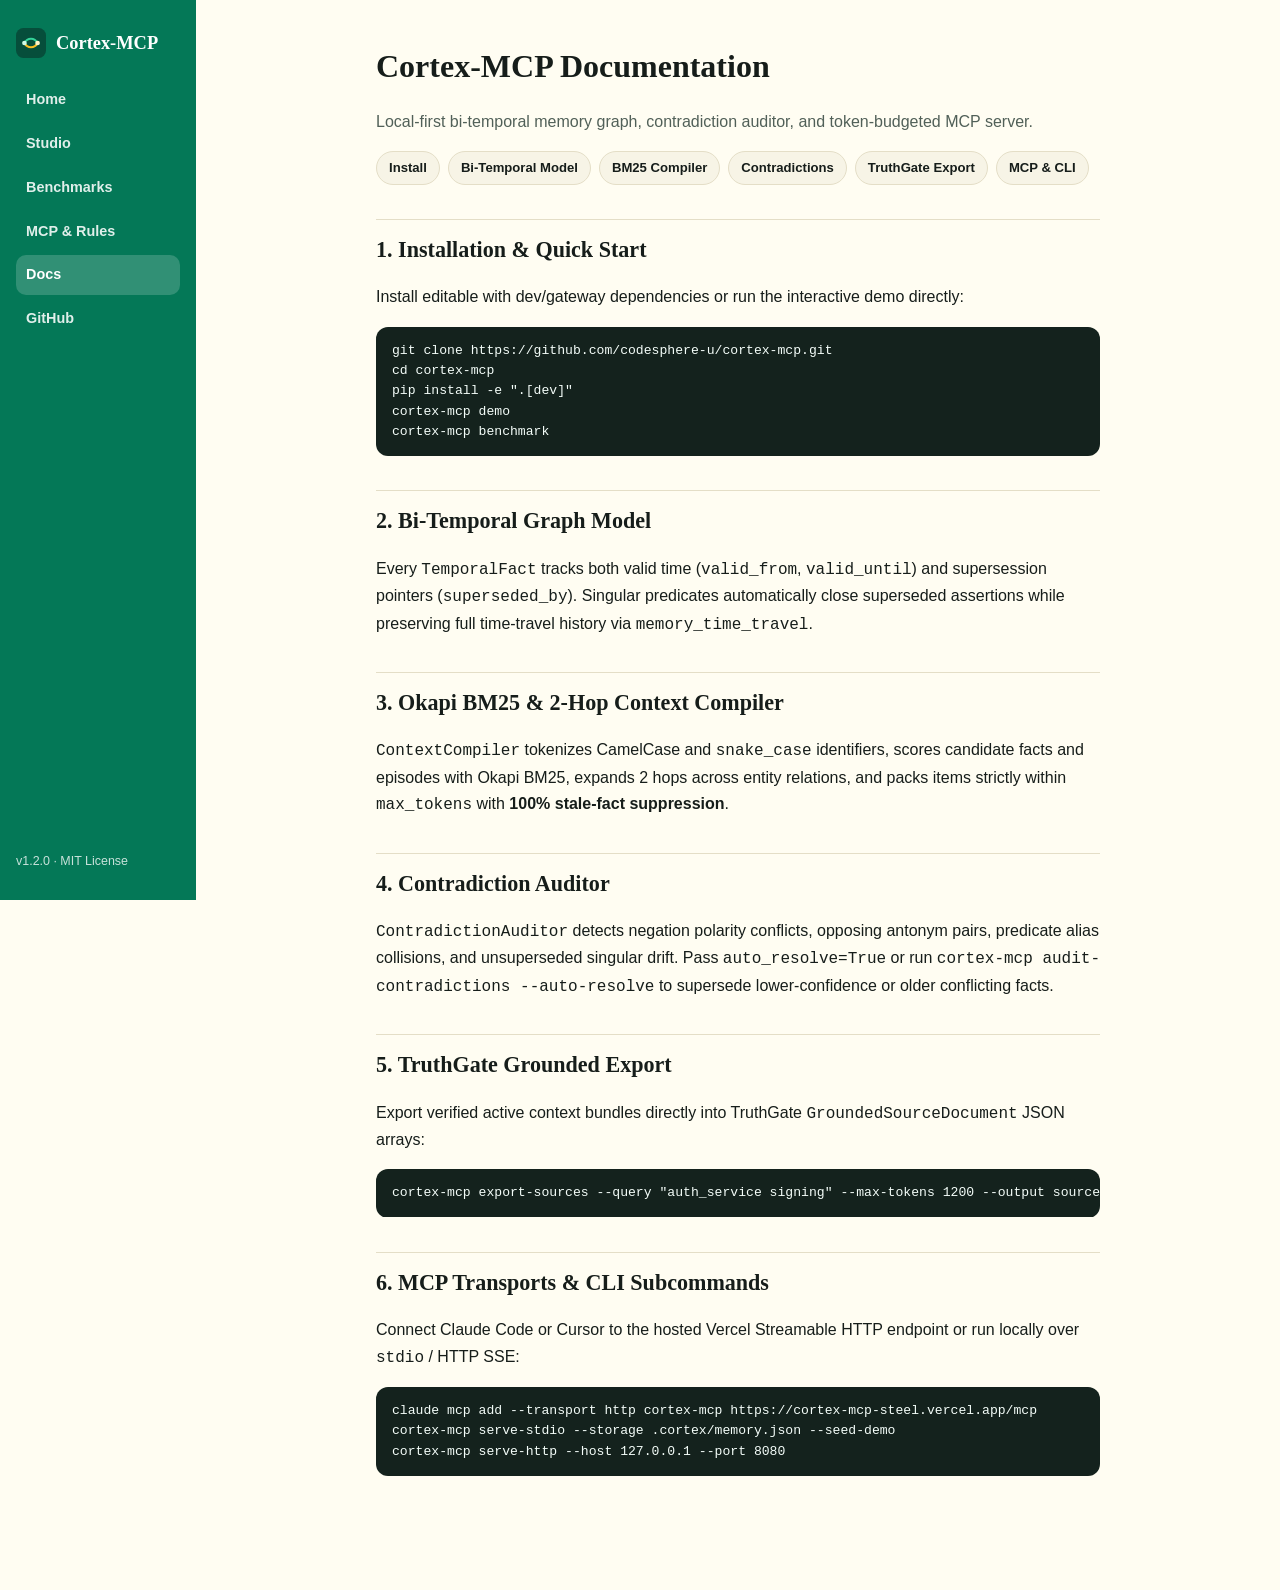
==== website/docs.html @ 3ddeae09 "feat: release v1.2.0 with Seafoam Jade & Warm Ochre editorial website, bi-temporal studio, docs, and" ====
<!DOCTYPE html>
<html lang="en">
<head>
  <meta charset="utf-8" />
  <meta name="viewport" content="width=device-width, initial-scale=1.0" />
  <title>Documentation — Cortex-MCP</title>
  <meta name="description" content="Complete Cortex-MCP documentation covering installation, bi-temporal graph model, contradiction auditor, TruthGate export, and MCP/Vercel setup." />
  <link rel="canonical" href="https://codesphere-u.github.io/cortex-mcp/docs.html" />
  <meta property="og:type" content="website" />
  <meta property="og:title" content="Documentation — Cortex-MCP" />
  <meta property="og:description" content="Guides for Cortex-MCP CLI, Okapi BM25 context compilation, contradiction auditing, and MCP transports." />
  <meta property="og:image" content="https://codesphere-u.github.io/cortex-mcp/og-image.svg" />
  <meta name="twitter:card" content="summary_large_image" />
  <link rel="icon" type="image/svg+xml" href="favicon.svg" />
  <link rel="stylesheet" href="styles.css" />
</head>
<body>
  <div class="docs-layout">
    <aside class="docs-sidebar">
      <a class="docs-brand" href="index.html">
        <svg viewBox="0 0 64 64" fill="none" aria-hidden="true">
          <rect width="64" height="64" rx="16" fill="#064e3b"/>
          <path d="M18 32c6-12 22-12 28 0" stroke="#34d399" stroke-width="4" stroke-linecap="round"/>
          <path d="M18 32c6 12 22 12 28 0" stroke="#fbbf24" stroke-width="4" stroke-linecap="round"/>
          <circle cx="18" cy="32" r="5" fill="#d1fae5"/>
          <circle cx="46" cy="32" r="5" fill="#fef3c7"/>
        </svg>
        <span>Cortex-MCP</span>
      </a>
      <nav class="docs-nav" aria-label="Documentation Navigation">
        <a href="index.html">Home</a>
        <a href="studio.html">Studio</a>
        <a href="proof.html">Benchmarks</a>
        <a href="rules.html">MCP &amp; Rules</a>
        <a href="docs.html" class="active">Docs</a>
        <a href="https://github.com/codesphere-u/cortex-mcp">GitHub</a>
      </nav>
      <div class="docs-rail-foot">v1.2.0 &middot; MIT License</div>
    </aside>

    <main class="docs-main">
      <h1>Cortex-MCP Documentation</h1>
      <p style="color:var(--muted);">Local-first bi-temporal memory graph, contradiction auditor, and token-budgeted MCP server.</p>

      <nav class="doc-subrail" aria-label="Page Sections">
        <a href="#install">Install</a>
        <a href="#bitemporal">Bi-Temporal Model</a>
        <a href="#compiler">BM25 Compiler</a>
        <a href="#contradictions">Contradictions</a>
        <a href="#truthgate">TruthGate Export</a>
        <a href="#mcp">MCP &amp; CLI</a>
      </nav>

      <h2 id="install">1. Installation &amp; Quick Start</h2>
      <p>Install editable with dev/gateway dependencies or run the interactive demo directly:</p>
      <pre><code>git clone https://github.com/codesphere-u/cortex-mcp.git
cd cortex-mcp
pip install -e ".[dev]"
cortex-mcp demo
cortex-mcp benchmark</code></pre>

      <h2 id="bitemporal">2. Bi-Temporal Graph Model</h2>
      <p>Every <code>TemporalFact</code> tracks both valid time (<code>valid_from</code>, <code>valid_until</code>) and supersession pointers (<code>superseded_by</code>). Singular predicates automatically close superseded assertions while preserving full time-travel history via <code>memory_time_travel</code>.</p>

      <h2 id="compiler">3. Okapi BM25 &amp; 2-Hop Context Compiler</h2>
      <p><code>ContextCompiler</code> tokenizes CamelCase and <code>snake_case</code> identifiers, scores candidate facts and episodes with Okapi BM25, expands 2 hops across entity relations, and packs items strictly within <code>max_tokens</code> with <strong>100% stale-fact suppression</strong>.</p>

      <h2 id="contradictions">4. Contradiction Auditor</h2>
      <p><code>ContradictionAuditor</code> detects negation polarity conflicts, opposing antonym pairs, predicate alias collisions, and unsuperseded singular drift. Pass <code>auto_resolve=True</code> or run <code>cortex-mcp audit-contradictions --auto-resolve</code> to supersede lower-confidence or older conflicting facts.</p>

      <h2 id="truthgate">5. TruthGate Grounded Export</h2>
      <p>Export verified active context bundles directly into TruthGate <code>GroundedSourceDocument</code> JSON arrays:</p>
      <pre><code>cortex-mcp export-sources --query "auth_service signing" --max-tokens 1200 --output sources.json</code></pre>

      <h2 id="mcp">6. MCP Transports &amp; CLI Subcommands</h2>
      <p>Connect Claude Code or Cursor to the hosted Vercel Streamable HTTP endpoint or run locally over <code>stdio</code> / HTTP SSE:</p>
      <pre><code>claude mcp add --transport http cortex-mcp https://cortex-mcp-steel.vercel.app/mcp
cortex-mcp serve-stdio --storage .cortex/memory.json --seed-demo
cortex-mcp serve-http --host 127.0.0.1 --port 8080</code></pre>
    </main>
  </div>
  <div id="toast" class="toast" role="status" aria-live="polite"></div>
  <script src="app.js"></script>
</body>
</html>
---- website/styles.css ----
/* Cortex-MCP — Handy-Inspired Warm Ivory + Seafoam Jade + Warm Ochre Editorial Theme */
:root {
  --bg: #fffdf2;
  --surface: #f7f4e6;
  --card: #ffffff;
  --ink: #161d1a;
  --muted: #516058;
  --line: #e4dec7;
  --teal: #059669;
  --teal-hover: #047857;
  --teal-light: #d1fae5;
  --teal-dark: #064e3b;
  --rail-bg: #047857;
  --coral: #d97706;
  --coral-hover: #b45309;
  --coral-light: #fef3c7;
  --coral-dark: #451a03;
  --radius: 16px;
  --shadow: 0 2px 10px rgba(6, 78, 59, 0.05);
  --shadow-lg: 0 12px 28px rgba(6, 78, 59, 0.12);
}

*, *::before, *::after { box-sizing: border-box; }
html { scroll-behavior: smooth; }
body {
  margin: 0;
  font-family: "Inter", -apple-system, BlinkMacSystemFont, "Segoe UI", Roboto, sans-serif;
  background: var(--bg);
  color: var(--ink);
  line-height: 1.65;
  -webkit-font-smoothing: antialiased;
}
code, pre, kbd { font-family: "JetBrains Mono", ui-monospace, SFMono-Regular, Menlo, monospace; }
a { color: var(--teal-dark); }

.page-col { max-width: 720px; margin: 0 auto; padding: 0 24px 80px; }

.site-header { padding: 36px 0 36px; text-align: center; }
.brand-mark { display: inline-flex; flex-direction: column; align-items: center; gap: 10px; text-decoration: none; color: var(--ink); }
.brand-mascot { width: 58px; height: 58px; display: block; transition: transform 0.2s ease; }
.brand-mark:hover .brand-mascot { transform: translateY(-2px) scale(1.03); }
.brand-wordmark-svg { display: block; width: 196px; height: 36px; margin: 0 auto; }
.sr-only { position: absolute; width: 1px; height: 1px; padding: 0; margin: -1px; overflow: hidden; clip: rect(0, 0, 0, 0); white-space: nowrap; border: 0; }
.site-nav { margin-top: 18px; display: flex; justify-content: center; flex-wrap: wrap; gap: 8px 22px; }
.site-nav a { font-size: 0.94rem; font-weight: 500; color: var(--muted); text-decoration: none; padding-bottom: 3px; border-bottom: 2px solid transparent; transition: color 0.15s ease, border-color 0.15s ease; }
.site-nav a:hover, .site-nav a.active { color: var(--ink); border-bottom-color: var(--teal); }
.hero-kicker { font-size: 0.78rem; font-weight: 700; letter-spacing: 0.08em; text-transform: uppercase; color: var(--teal-dark); margin: 0 0 8px; }
.hero-title { font-family: Georgia, "Times New Roman", serif; font-size: clamp(1.85rem, 4.2vw, 2.55rem); font-weight: 700; line-height: 1.18; letter-spacing: -0.02em; margin: 0 0 14px; }
.hero-lead { font-size: 1.07rem; color: var(--muted); max-width: 580px; margin: 0 auto 24px; }
.hero-actions { display: flex; flex-wrap: wrap; justify-content: center; gap: 10px; align-items: center; }

.btn-primary { display: inline-flex; align-items: center; justify-content: center; gap: 8px; padding: 12px 24px; border-radius: 999px; background: var(--teal); color: #ffffff; font-weight: 700; font-size: 0.96rem; border: 2px solid var(--teal); text-decoration: none; cursor: pointer; transition: background 0.15s ease, transform 0.15s ease, border-color 0.15s ease; }
.btn-primary:hover { background: var(--teal-hover); border-color: var(--teal-hover); transform: translateY(-1px); }
.btn-secondary { display: inline-flex; align-items: center; justify-content: center; gap: 8px; padding: 11px 20px; border-radius: 999px; background: var(--card); color: var(--ink); font-weight: 600; font-size: 0.94rem; border: 1.5px solid var(--line); text-decoration: none; cursor: pointer; transition: border-color 0.15s ease, background 0.15s ease; }
.btn-secondary:hover { border-color: var(--teal); background: var(--surface); }
.btn-coral { background: var(--coral); color: #ffffff; border-color: var(--coral); }
.btn-coral:hover { background: var(--coral-hover); border-color: var(--coral-hover); }
.btn-sm { padding: 8px 15px; font-size: 0.85rem; }

.cta-wrap { position: relative; display: inline-block; }
.cta-popover { position: absolute; left: 50%; top: calc(100% + 10px); transform: translateX(-50%); width: min(370px, 90vw); background: var(--card); border: 1.5px solid var(--line); border-radius: 14px; box-shadow: var(--shadow-lg); padding: 14px; text-align: left; z-index: 40; display: none; }
.cta-popover.open { display: block; }
.cta-popover-title { font-size: 0.76rem; text-transform: uppercase; letter-spacing: 0.06em; font-weight: 700; color: var(--teal-dark); margin: 0 0 8px; }
.cmd-row { display: flex; align-items: center; justify-content: space-between; gap: 8px; background: var(--surface); border: 1px solid var(--line); border-radius: 10px; padding: 8px 10px; margin-bottom: 8px; }
.cmd-row:last-child { margin-bottom: 0; }
.cmd-row code { font-size: 0.78rem; color: var(--ink); overflow-x: auto; white-space: nowrap; }
.copy-mini { border: 1px solid var(--line); background: var(--card); color: var(--ink); font-size: 0.75rem; font-weight: 600; border-radius: 8px; padding: 4px 10px; cursor: pointer; flex-shrink: 0; }
.copy-mini:hover { border-color: var(--teal); background: var(--teal-light); }

.flow-section { margin: 44px 0 18px; }
.section-label { font-size: 0.78rem; text-transform: uppercase; letter-spacing: 0.08em; font-weight: 700; color: var(--teal-dark); text-align: center; margin: 0 0 6px; }
.section-heading { font-family: Georgia, "Times New Roman", serif; font-size: 1.48rem; font-weight: 700; text-align: center; margin: 0 0 20px; letter-spacing: -0.015em; }
.handy-card { background: var(--card); border: 1.5px solid var(--line); border-radius: var(--radius); padding: 22px 24px; box-shadow: var(--shadow); margin-bottom: 16px; }
.handy-card.soft { background: var(--surface); }
.flow-grid { display: grid; grid-template-columns: repeat(3, minmax(0, 1fr)); gap: 14px; }
.flow-step { background: var(--card); border: 1.5px solid var(--line); border-radius: var(--radius); padding: 20px 18px; box-shadow: var(--shadow); }
.step-num { display: inline-flex; align-items: center; justify-content: center; width: 28px; height: 28px; border-radius: 999px; background: var(--teal-light); color: var(--teal-dark); font-weight: 800; font-size: 0.85rem; margin-bottom: 10px; }
.flow-step h3 { margin: 0 0 6px; font-size: 1rem; font-weight: 700; }
.flow-step p { margin: 0; font-size: 0.9rem; color: var(--muted); }
.stat-grid { display: grid; grid-template-columns: repeat(4, minmax(0, 1fr)); gap: 12px; }
.stat-box { background: var(--card); border: 1.5px solid var(--line); border-radius: 14px; padding: 16px 14px; text-align: center; }
.stat-val { font-family: Georgia, "Times New Roman", serif; font-size: 1.55rem; font-weight: 700; color: var(--teal-dark); line-height: 1.15; }
.stat-lbl { font-size: 0.78rem; color: var(--muted); margin-top: 4px; }

.studio-badge-pill { display: inline-flex; align-items: center; gap: 6px; padding: 4px 10px; border-radius: 999px; font-size: 0.74rem; font-weight: 700; background: var(--teal-light); color: var(--teal-dark); }
.studio-badge-pill.coral { background: var(--coral-light); color: var(--coral-dark); }
.preset-bar { display: flex; flex-wrap: wrap; gap: 8px; margin-bottom: 16px; }
.preset-chip { border: 1.5px solid var(--line); background: var(--surface); color: var(--ink); border-radius: 999px; padding: 7px 14px; font-size: 0.85rem; font-weight: 600; cursor: pointer; transition: all 0.15s ease; }
.preset-chip:hover { border-color: var(--teal); }
.preset-chip.active { background: var(--teal); border-color: var(--teal); color: #ffffff; }
.studio-grid { display: grid; grid-template-columns: 1fr 1fr; gap: 14px; }
.field-label { display: block; font-size: 0.82rem; font-weight: 700; margin-bottom: 6px; color: var(--ink); }
.handy-textarea, .handy-input, .handy-select { width: 100%; border: 1.5px solid var(--line); border-radius: 12px; background: var(--bg); color: var(--ink); padding: 10px 12px; font-size: 0.88rem; font-family: inherit; }
.handy-textarea { min-height: 130px; resize: vertical; font-family: "JetBrains Mono", ui-monospace, monospace; font-size: 0.8rem; line-height: 1.5; }
.handy-textarea:focus, .handy-input:focus, .handy-select:focus { outline: none; border-color: var(--teal); background: #ffffff; }
.finding-item { border: 1.5px solid var(--line); border-radius: 12px; padding: 14px 16px; margin-bottom: 10px; background: var(--card); }
.finding-item.high { border-left: 4px solid var(--coral); }
.finding-item.pass { border-left: 4px solid var(--teal); }
.finding-head { display: flex; justify-content: space-between; gap: 8px; align-items: center; margin-bottom: 4px; }
.sev-pill { font-size: 0.72rem; font-weight: 700; text-transform: uppercase; letter-spacing: 0.05em; padding: 2px 8px; border-radius: 999px; background: var(--surface); color: var(--ink); }
.sev-pill.high { background: var(--coral-light); color: var(--coral-dark); }
.sev-pill.ok { background: var(--teal-light); color: var(--teal-dark); }

.rules-filter { display: flex; flex-wrap: wrap; gap: 10px; margin-bottom: 16px; }
.rule-card { background: var(--card); border: 1.5px solid var(--line); border-radius: 14px; padding: 16px 18px; margin-bottom: 10px; }
.rule-id { font-family: "JetBrains Mono", monospace; font-size: 0.78rem; font-weight: 700; color: var(--teal-dark); background: var(--teal-light); padding: 2px 8px; border-radius: 6px; }

.docs-layout { display: grid; grid-template-columns: 196px minmax(0, 1fr); min-height: 100vh; }
.docs-sidebar { position: sticky; top: 0; height: 100vh; overflow-y: auto; background: var(--rail-bg); color: #ffffff; padding: 28px 16px; display: flex; flex-direction: column; gap: 22px; }
.docs-brand { display: flex; align-items: center; gap: 10px; color: #ffffff; text-decoration: none; font-family: Georgia, "Times New Roman", serif; font-weight: 700; font-size: 1.15rem; }
.docs-brand svg { width: 30px; height: 30px; flex-shrink: 0; }
.docs-nav { display: flex; flex-direction: column; gap: 4px; }
.docs-nav a { color: rgba(255, 255, 255, 0.88); text-decoration: none; padding: 8px 10px; border-radius: 10px; font-size: 0.9rem; font-weight: 600; transition: background 0.15s ease; }
.docs-nav a:hover, .docs-nav a.active { background: rgba(255, 255, 255, 0.18); color: #ffffff; }
.docs-rail-foot { margin-top: auto; font-size: 0.78rem; color: rgba(255, 255, 255, 0.78); }
.docs-main { max-width: 780px; width: 100%; margin: 0 auto; padding: 40px 28px 80px; }
.docs-main h1 { font-family: Georgia, "Times New Roman", serif; font-size: 2rem; margin: 0 0 10px; }
.docs-main h2 { font-family: Georgia, "Times New Roman", serif; font-size: 1.38rem; margin: 34px 0 10px; padding-top: 12px; border-top: 1px solid var(--line); }
.doc-subrail { display: flex; flex-wrap: wrap; gap: 8px; margin: 16px 0 26px; }
.doc-subrail a { font-size: 0.82rem; font-weight: 600; text-decoration: none; padding: 5px 12px; border-radius: 999px; background: var(--surface); border: 1px solid var(--line); color: var(--ink); }
.doc-subrail a:hover { border-color: var(--teal); background: var(--teal-light); }

pre { background: #14221d; color: #f4fdf9; border-radius: 12px; padding: 14px 16px; overflow-x: auto; font-size: 0.82rem; line-height: 1.55; margin: 12px 0 18px; }
table { width: 100%; border-collapse: collapse; margin: 14px 0 20px; font-size: 0.88rem; }
th, td { text-align: left; padding: 10px 12px; border-bottom: 1px solid var(--line); vertical-align: top; }
th { font-weight: 700; color: var(--teal-dark); background: var(--surface); }

.faq-item { border: 1.5px solid var(--line); border-radius: 14px; background: var(--card); padding: 14px 18px; margin-bottom: 10px; }
.faq-item summary { font-weight: 700; cursor: pointer; list-style: none; display: flex; justify-content: space-between; align-items: center; gap: 10px; }
.faq-item summary::-webkit-details-marker { display: none; }
.faq-item summary::after { content: "+"; font-weight: 700; color: var(--teal-dark); }
.faq-item[open] summary::after { content: "-"; }
.faq-item p { margin: 10px 0 0; color: var(--muted); font-size: 0.92rem; }

.site-footer { border-top: 1.5px solid var(--line); padding: 26px 0 12px; margin-top: 48px; display: flex; flex-wrap: wrap; justify-content: space-between; align-items: center; gap: 12px; font-size: 0.85rem; color: var(--muted); }
.footer-links { display: flex; flex-wrap: wrap; gap: 14px; }
.footer-links a { color: var(--muted); text-decoration: none; }
.footer-links a:hover { color: var(--ink); }

.toast { position: fixed; bottom: 20px; left: 50%; transform: translateX(-50%) translateY(16px); background: var(--teal-dark); color: #ffffff; padding: 10px 18px; border-radius: 999px; font-size: 0.86rem; font-weight: 600; opacity: 0; pointer-events: none; transition: opacity 0.2s ease, transform 0.2s ease; z-index: 80; }
.toast.show { opacity: 1; transform: translateX(-50%) translateY(0); }

@media (max-width: 860px) {
  .docs-layout { grid-template-columns: 1fr; }
  .docs-sidebar { position: static; height: auto; flex-direction: row; flex-wrap: wrap; align-items: center; justify-content: space-between; padding: 14px 16px; gap: 12px; }
  .docs-nav { flex-direction: row; flex-wrap: wrap; }
  .docs-rail-foot { display: none; }
  .docs-main { padding: 24px 18px 60px; }
}

@media (max-width: 640px) {
  .flow-grid, .stat-grid, .studio-grid { grid-template-columns: 1fr; }
  .page-col { padding: 0 16px 64px; }
  .handy-card { padding: 18px 16px; }
}
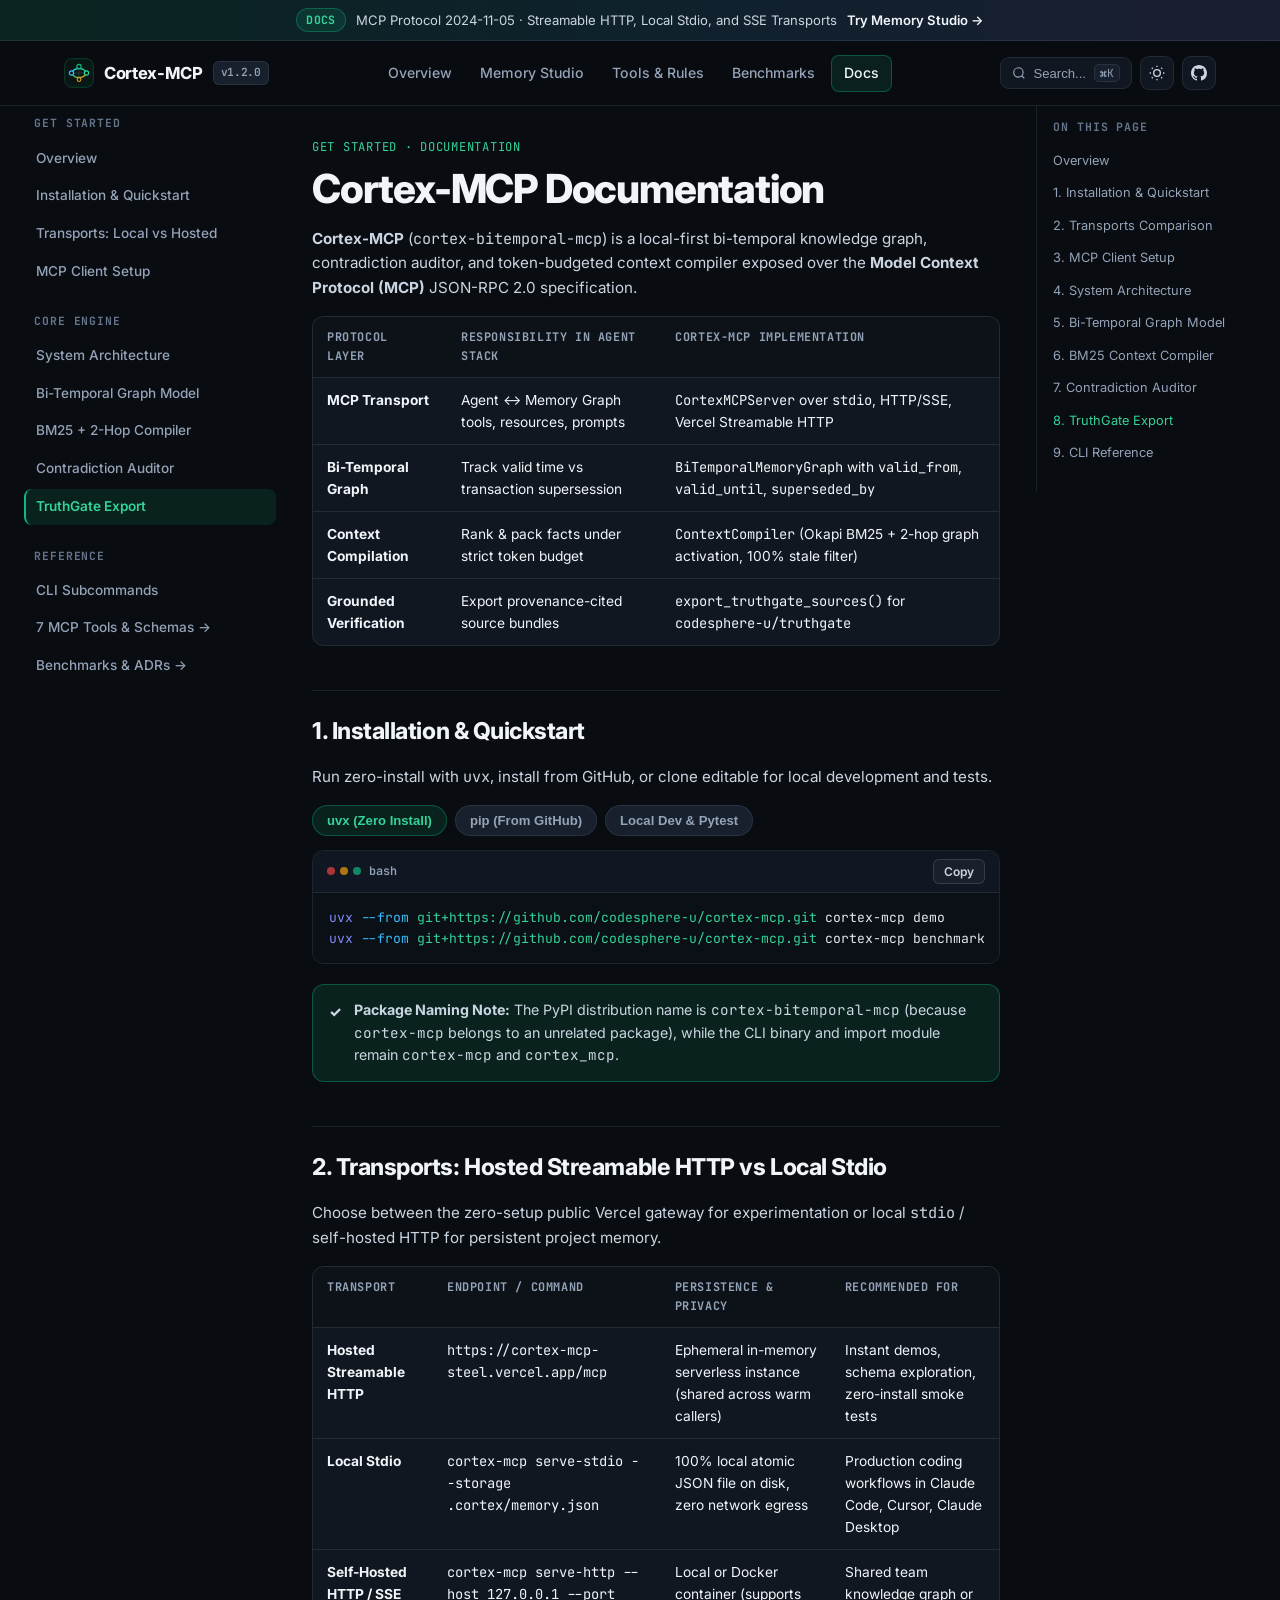
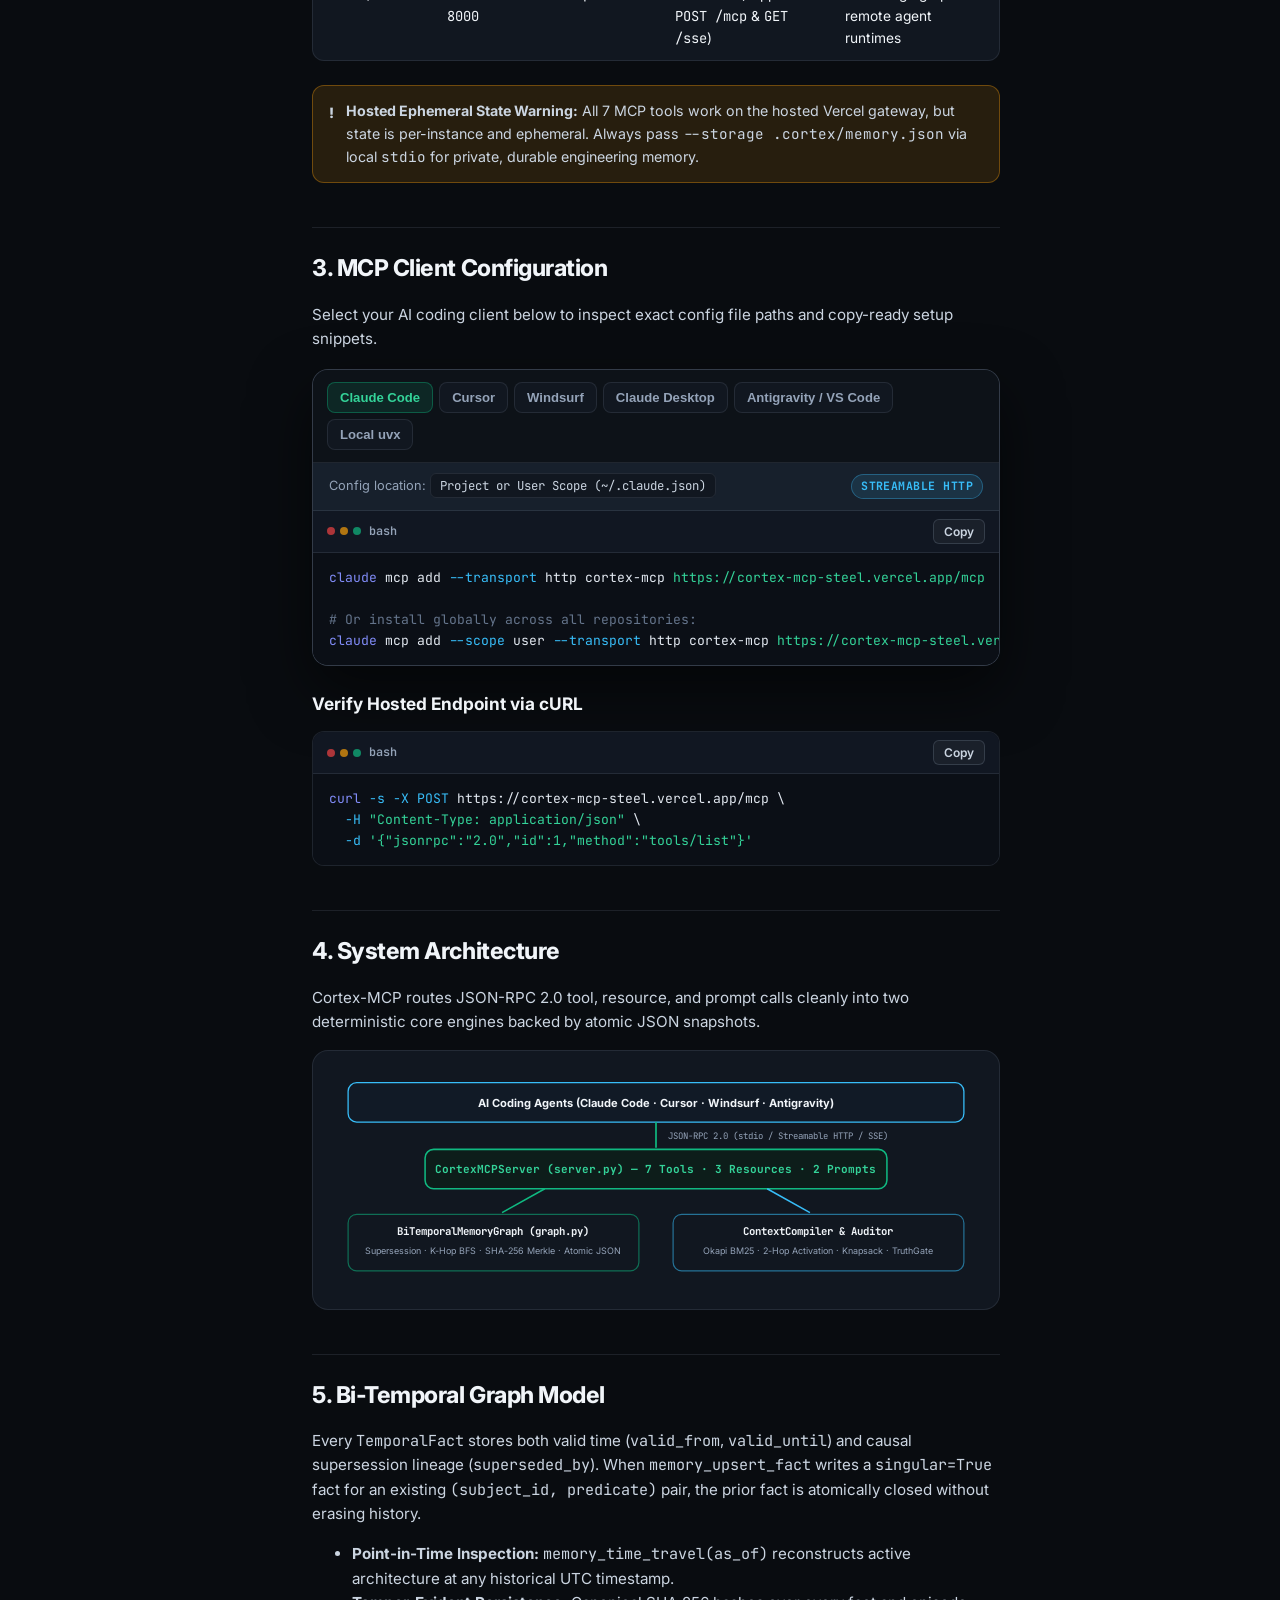
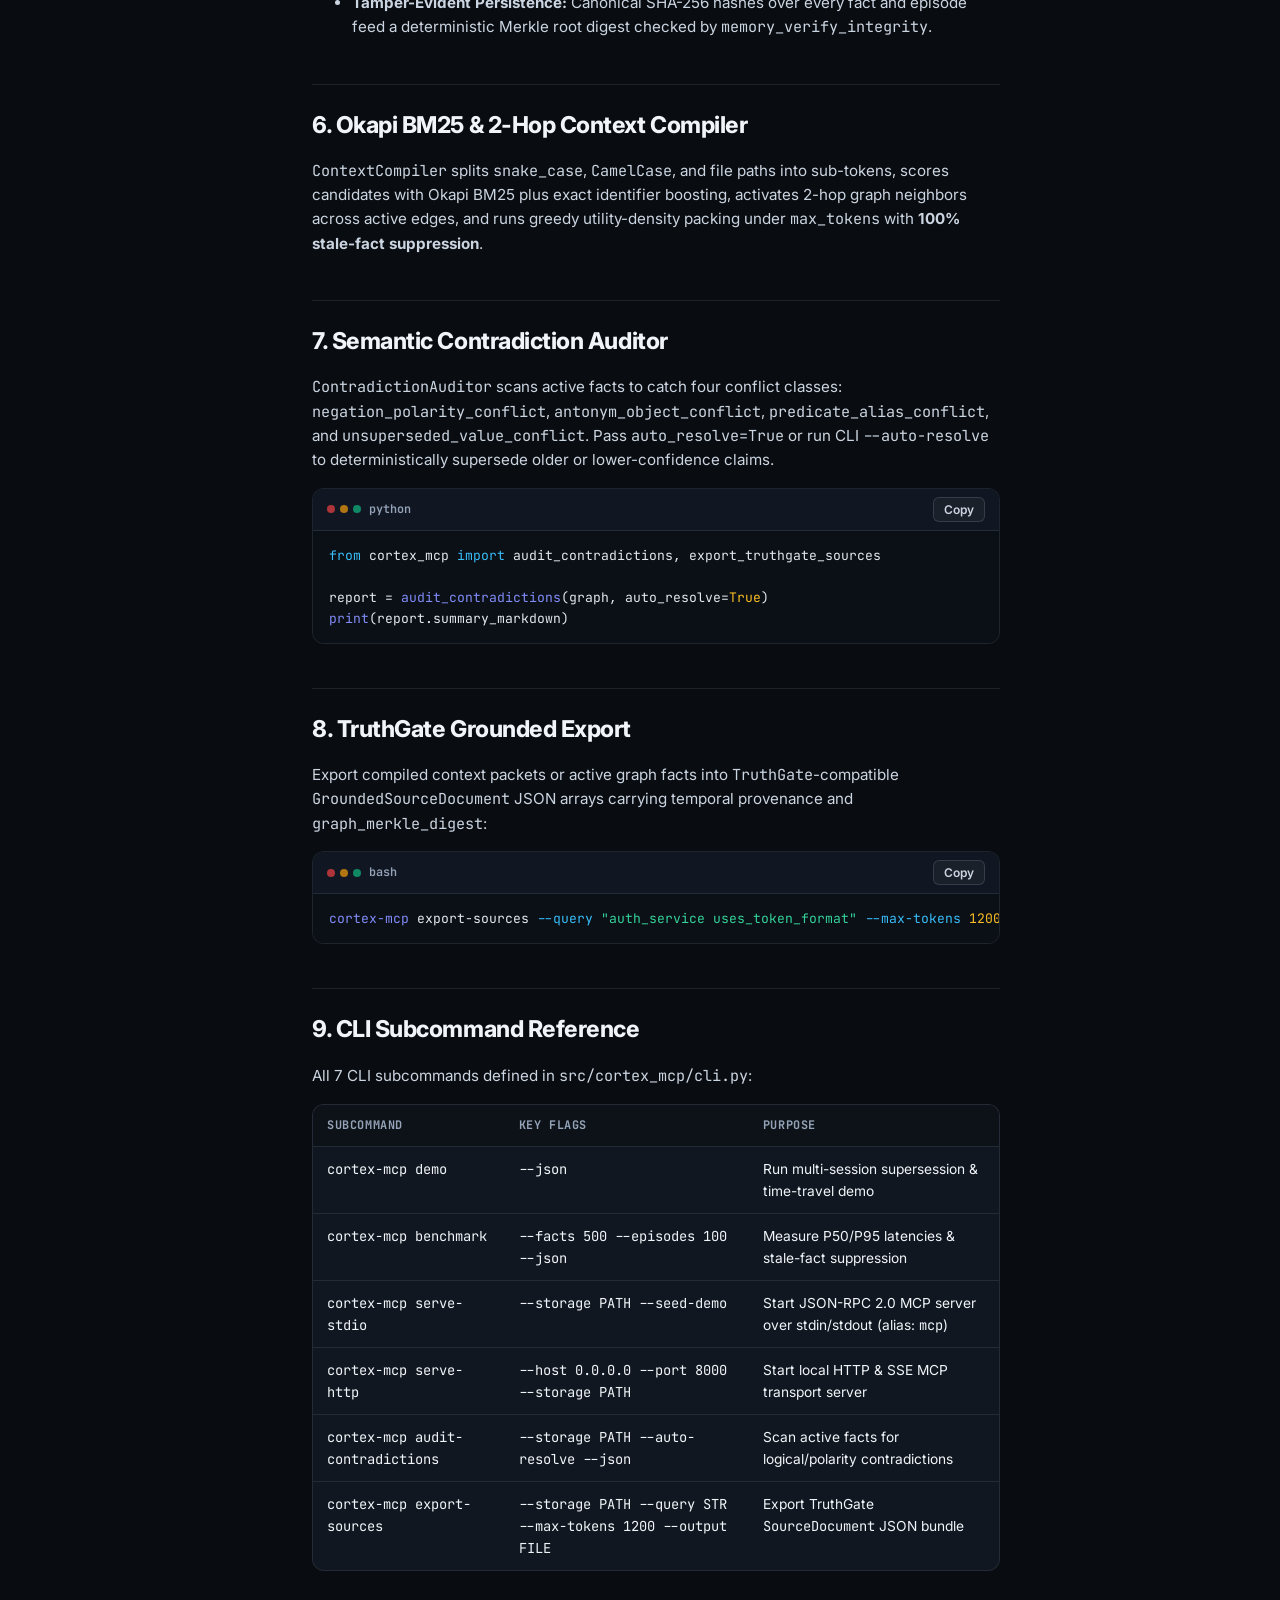
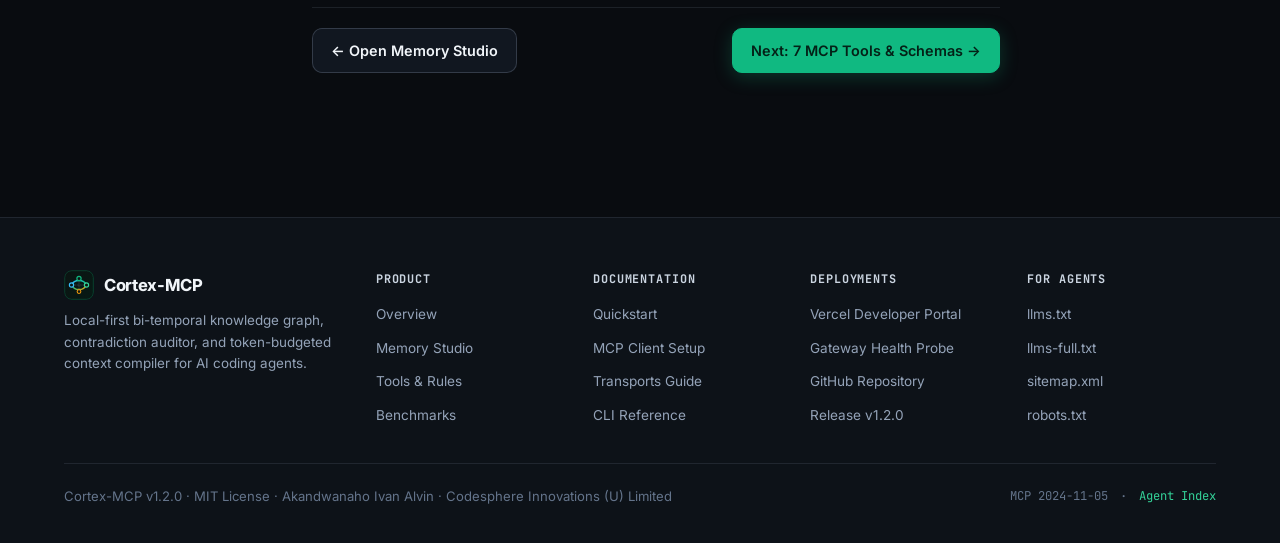
==== commit 4da78e61: "feat(website): redesign site with interactive bi-temporal workbench, 3-col docs, and MCP client swit" ====
--- a/website/docs.html
+++ b/website/docs.html
@@ -3,82 +3,485 @@
 <head>
   <meta charset="utf-8" />
   <meta name="viewport" content="width=device-width, initial-scale=1.0" />
-  <title>Documentation — Cortex-MCP</title>
-  <meta name="description" content="Complete Cortex-MCP documentation covering installation, bi-temporal graph model, contradiction auditor, TruthGate export, and MCP/Vercel setup." />
+  <title>Documentation &amp; MCP Client Setup — Cortex-MCP</title>
+  <meta name="description" content="Complete Cortex-MCP documentation covering MCP client setup, transports, bi-temporal graph model, BM25 compiler, contradiction auditor, and CLI." />
   <link rel="canonical" href="https://codesphere-u.github.io/cortex-mcp/docs.html" />
   <meta property="og:type" content="website" />
-  <meta property="og:title" content="Documentation — Cortex-MCP" />
-  <meta property="og:description" content="Guides for Cortex-MCP CLI, Okapi BM25 context compilation, contradiction auditing, and MCP transports." />
+  <meta property="og:title" content="Documentation &amp; MCP Client Setup — Cortex-MCP" />
+  <meta property="og:description" content="Guides for Cortex-MCP transports, Claude/Cursor/Windsurf/Antigravity setup, Okapi BM25 context compilation, and CLI subcommands." />
   <meta property="og:image" content="https://codesphere-u.github.io/cortex-mcp/og-image.svg" />
   <meta name="twitter:card" content="summary_large_image" />
   <link rel="icon" type="image/svg+xml" href="favicon.svg" />
+  <link rel="preconnect" href="https://fonts.googleapis.com" />
+  <link rel="preconnect" href="https://fonts.gstatic.com" crossorigin />
+  <link href="https://fonts.googleapis.com/css2?family=Inter:wght@400;500;600;700;800&family=JetBrains+Mono:wght@400;500;600;700&display=swap" rel="stylesheet" />
   <link rel="stylesheet" href="styles.css" />
 </head>
 <body>
-  <div class="docs-layout">
-    <aside class="docs-sidebar">
-      <a class="docs-brand" href="index.html">
-        <svg viewBox="0 0 64 64" fill="none" aria-hidden="true">
-          <rect width="64" height="64" rx="16" fill="#064e3b"/>
-          <path d="M18 32c6-12 22-12 28 0" stroke="#34d399" stroke-width="4" stroke-linecap="round"/>
-          <path d="M18 32c6 12 22 12 28 0" stroke="#fbbf24" stroke-width="4" stroke-linecap="round"/>
-          <circle cx="18" cy="32" r="5" fill="#d1fae5"/>
-          <circle cx="46" cy="32" r="5" fill="#fef3c7"/>
+  <div class="announcement-bar">
+    <span class="pill-tag">Docs</span>
+    <span>MCP Protocol 2024-11-05 &middot; Streamable HTTP, Local Stdio, and SSE Transports</span>
+    <a href="studio.html">Try Memory Studio &rarr;</a>
+  </div>
+
+  <header class="topbar">
+    <div class="topbar-inner">
+      <a class="brand-link" href="index.html">
+        <img class="brand-icon" src="favicon.svg" alt="" width="30" height="30" />
+        <span>Cortex-MCP</span>
+        <span class="version-chip">v1.2.0</span>
+      </a>
+
+      <nav class="nav-links" aria-label="Primary Navigation">
+        <a href="index.html">Overview</a>
+        <a href="studio.html">Memory Studio</a>
+        <a href="rules.html">Tools &amp; Rules</a>
+        <a href="proof.html">Benchmarks</a>
+        <a href="docs.html" class="active">Docs</a>
+      </nav>
+
+      <div class="nav-actions">
+        <button type="button" class="search-trigger" data-open-search aria-label="Search documentation">
+          <svg width="14" height="14" viewBox="0 0 24 24" fill="none" stroke="currentColor" stroke-width="2"><circle cx="11" cy="11" r="8"/><path d="m21 21-4.3-4.3"/></svg>
+          <span>Search...</span>
+          <kbd>&#8984;K</kbd>
+        </button>
+        <button id="themeToggleBtn" type="button" class="icon-btn" aria-label="Toggle color theme"></button>
+        <a class="icon-btn" href="https://github.com/codesphere-u/cortex-mcp" aria-label="GitHub repository">
+          <svg width="16" height="16" viewBox="0 0 24 24" fill="currentColor"><path d="M12 0C5.37 0 0 5.37 0 12c0 5.31 3.435 9.795 8.205 11.385.6.105.825-.255.825-.57 0-.285-.015-1.23-.015-2.235-3.015.555-3.795-.735-4.035-1.41-.135-.345-.72-1.41-1.23-1.695-.42-.225-1.02-.78-.015-.795.945-.015 1.62.87 1.845 1.23 1.08 1.815 2.805 1.305 3.495.99.105-.78.42-1.305.765-1.605-2.67-.3-5.46-1.335-5.46-5.925 0-1.305.465-2.385 1.23-3.225-.12-.3-.54-1.53.12-3.18 0 0 1.005-.315 3.3 1.23.96-.27 1.98-.405 3-.405s2.04.135 3 .405c2.295-1.56 3.3-1.23 3.3-1.23.66 1.65.24 2.88.12 3.18.765.84 1.23 1.905 1.23 3.225 0 4.605-2.805 5.625-5.475 5.925.435.375.81 1.095.81 2.22 0 1.605-.015 2.895-.015 3.3 0 .315.225.69.825.57A12.02 12.02 0 0 0 24 12c0-6.63-5.37-12-12-12z"/></svg>
+        </a>
+        <button id="mobileMenuBtn" type="button" class="icon-btn mobile-menu-btn" aria-label="Open menu" aria-expanded="false">
+          <svg width="16" height="16" viewBox="0 0 24 24" fill="none" stroke="currentColor" stroke-width="2"><path d="M3 12h18M3 6h18M3 18h18"/></svg>
+        </button>
+      </div>
+    </div>
+    <nav id="mobileDrawer" class="mobile-drawer" aria-label="Mobile Navigation">
+      <a href="index.html">Overview</a>
+      <a href="studio.html">Memory Studio</a>
+      <a href="rules.html">Tools &amp; Rules</a>
+      <a href="proof.html">Benchmarks</a>
+      <a href="docs.html" class="active">Documentation</a>
+      <a href="docs.html#client-setup">Connect MCP Client</a>
+      <a href="https://github.com/codesphere-u/cortex-mcp">GitHub Repository</a>
+    </nav>
+  </header>
+
+  <!-- 3-Column Documentation Layout (AG-UI + Stitch Pattern) -->
+  <div class="docs-shell">
+    <aside class="docs-left-nav" aria-label="Documentation Navigation">
+      <div class="docs-group">
+        <div class="docs-group-title">Get Started</div>
+        <nav class="docs-tree">
+          <a href="#overview" class="active">Overview</a>
+          <a href="#install">Installation &amp; Quickstart</a>
+          <a href="#transports">Transports: Local vs Hosted</a>
+          <a href="#client-setup">MCP Client Setup</a>
+        </nav>
+      </div>
+      <div class="docs-group">
+        <div class="docs-group-title">Core Engine</div>
+        <nav class="docs-tree">
+          <a href="#architecture">System Architecture</a>
+          <a href="#bitemporal">Bi-Temporal Graph Model</a>
+          <a href="#compiler">BM25 + 2-Hop Compiler</a>
+          <a href="#contradictions">Contradiction Auditor</a>
+          <a href="#truthgate">TruthGate Export</a>
+        </nav>
+      </div>
+      <div class="docs-group">
+        <div class="docs-group-title">Reference</div>
+        <nav class="docs-tree">
+          <a href="#cli">CLI Subcommands</a>
+          <a href="rules.html">7 MCP Tools &amp; Schemas &rarr;</a>
+          <a href="proof.html">Benchmarks &amp; ADRs &rarr;</a>
+        </nav>
+      </div>
+    </aside>
+
+    <article class="docs-article">
+      <div class="docs-breadcrumb">Get Started &middot; Documentation</div>
+      <h1 id="overview">Cortex-MCP Documentation</h1>
+      <p>
+        <strong>Cortex-MCP</strong> (<code>cortex-bitemporal-mcp</code>) is a local-first bi-temporal knowledge graph, contradiction auditor, and token-budgeted context compiler exposed over the <strong>Model Context Protocol (MCP)</strong> JSON-RPC 2.0 specification.
+      </p>
+
+      <div class="table-wrap">
+        <table>
+          <thead>
+            <tr>
+              <th>Protocol Layer</th>
+              <th>Responsibility in Agent Stack</th>
+              <th>Cortex-MCP Implementation</th>
+            </tr>
+          </thead>
+          <tbody>
+            <tr>
+              <td><strong>MCP Transport</strong></td>
+              <td>Agent &harr; Memory Graph tools, resources, prompts</td>
+              <td><code>CortexMCPServer</code> over <code>stdio</code>, HTTP/SSE, Vercel Streamable HTTP</td>
+            </tr>
+            <tr>
+              <td><strong>Bi-Temporal Graph</strong></td>
+              <td>Track valid time vs transaction supersession</td>
+              <td><code>BiTemporalMemoryGraph</code> with <code>valid_from</code>, <code>valid_until</code>, <code>superseded_by</code></td>
+            </tr>
+            <tr>
+              <td><strong>Context Compilation</strong></td>
+              <td>Rank &amp; pack facts under strict token budget</td>
+              <td><code>ContextCompiler</code> (Okapi BM25 + 2-hop graph activation, 100% stale filter)</td>
+            </tr>
+            <tr>
+              <td><strong>Grounded Verification</strong></td>
+              <td>Export provenance-cited source bundles</td>
+              <td><code>export_truthgate_sources()</code> for <code>codesphere-u/truthgate</code></td>
+            </tr>
+          </tbody>
+        </table>
+      </div>
+
+      <h2 id="install">1. Installation &amp; Quickstart</h2>
+      <p>Run zero-install with <code>uvx</code>, install from GitHub, or clone editable for local development and tests.</p>
+
+      <div data-tab-group>
+        <div class="preset-bar" style="margin-bottom:10px;">
+          <button type="button" class="preset-chip active" data-tab-target="inst-uvx">uvx (Zero Install)</button>
+          <button type="button" class="preset-chip" data-tab-target="inst-pip">pip (From GitHub)</button>
+          <button type="button" class="preset-chip" data-tab-target="inst-dev">Local Dev &amp; Pytest</button>
+        </div>
+
+        <div data-tab-pane="inst-uvx" style="display:block;">
+          <div class="code-card">
+            <div class="code-header">
+              <span class="code-lang"><span class="code-dots"><i></i><i></i><i></i></span>bash</span>
+              <button type="button" class="copy-btn" data-copy-target="codeInstUvx">Copy</button>
+            </div>
+            <pre><code id="codeInstUvx"><span class="tok-f">uvx</span> <span class="tok-k">--from</span> <span class="tok-s">git+https://github.com/codesphere-u/cortex-mcp.git</span> cortex-mcp demo
+<span class="tok-f">uvx</span> <span class="tok-k">--from</span> <span class="tok-s">git+https://github.com/codesphere-u/cortex-mcp.git</span> cortex-mcp benchmark</code></pre>
+          </div>
+        </div>
+
+        <div data-tab-pane="inst-pip" style="display:none;">
+          <div class="code-card">
+            <div class="code-header">
+              <span class="code-lang"><span class="code-dots"><i></i><i></i><i></i></span>bash</span>
+              <button type="button" class="copy-btn" data-copy-target="codeInstPip">Copy</button>
+            </div>
+            <pre><code id="codeInstPip"><span class="tok-f">pip</span> install <span class="tok-s">"git+https://github.com/codesphere-u/cortex-mcp.git@v1.2.0"</span>
+<span class="tok-f">cortex-mcp</span> <span class="tok-k">--help</span></code></pre>
+          </div>
+        </div>
+
+        <div data-tab-pane="inst-dev" style="display:none;">
+          <div class="code-card">
+            <div class="code-header">
+              <span class="code-lang"><span class="code-dots"><i></i><i></i><i></i></span>bash</span>
+              <button type="button" class="copy-btn" data-copy-target="codeInstDev">Copy</button>
+            </div>
+            <pre><code id="codeInstDev"><span class="tok-f">git</span> clone https://github.com/codesphere-u/cortex-mcp.git
+<span class="tok-f">cd</span> cortex-mcp
+<span class="tok-f">pip</span> install -e <span class="tok-s">".[dev]"</span>
+<span class="tok-f">pytest</span> <span class="tok-k">-v</span></code></pre>
+          </div>
+        </div>
+      </div>
+
+      <div class="callout tip">
+        <span class="callout-icon">&#10003;</span>
+        <div>
+          <strong>Package Naming Note:</strong> The PyPI distribution name is <code>cortex-bitemporal-mcp</code> (because <code>cortex-mcp</code> belongs to an unrelated package), while the CLI binary and import module remain <code>cortex-mcp</code> and <code>cortex_mcp</code>.
+        </div>
+      </div>
+
+      <h2 id="transports">2. Transports: Hosted Streamable HTTP vs Local Stdio</h2>
+      <p>Choose between the zero-setup public Vercel gateway for experimentation or local <code>stdio</code> / self-hosted HTTP for persistent project memory.</p>
+
+      <div class="table-wrap">
+        <table>
+          <thead>
+            <tr>
+              <th>Transport</th>
+              <th>Endpoint / Command</th>
+              <th>Persistence &amp; Privacy</th>
+              <th>Recommended For</th>
+            </tr>
+          </thead>
+          <tbody>
+            <tr>
+              <td><strong>Hosted Streamable HTTP</strong></td>
+              <td><code>https://cortex-mcp-steel.vercel.app/mcp</code></td>
+              <td>Ephemeral in-memory serverless instance (shared across warm callers)</td>
+              <td>Instant demos, schema exploration, zero-install smoke tests</td>
+            </tr>
+            <tr>
+              <td><strong>Local Stdio</strong></td>
+              <td><code>cortex-mcp serve-stdio --storage .cortex/memory.json</code></td>
+              <td>100% local atomic JSON file on disk, zero network egress</td>
+              <td>Production coding workflows in Claude Code, Cursor, Claude Desktop</td>
+            </tr>
+            <tr>
+              <td><strong>Self-Hosted HTTP / SSE</strong></td>
+              <td><code>cortex-mcp serve-http --host 127.0.0.1 --port 8000</code></td>
+              <td>Local or Docker container (supports <code>POST /mcp</code> &amp; <code>GET /sse</code>)</td>
+              <td>Shared team knowledge graph or remote agent runtimes</td>
+            </tr>
+          </tbody>
+        </table>
+      </div>
+
+      <div class="callout warn">
+        <span class="callout-icon">!</span>
+        <div>
+          <strong>Hosted Ephemeral State Warning:</strong> All 7 MCP tools work on the hosted Vercel gateway, but state is per-instance and ephemeral. Always pass <code>--storage .cortex/memory.json</code> via local <code>stdio</code> for private, durable engineering memory.
+        </div>
+      </div>
+
+      <h2 id="client-setup">3. MCP Client Configuration</h2>
+      <p>Select your AI coding client below to inspect exact config file paths and copy-ready setup snippets.</p>
+
+      <div class="quick-connect-shell" data-client-switcher style="margin:18px 0 24px;">
+        <div class="client-tabs" role="tablist" aria-label="Documentation Client Selector">
+          <button type="button" class="client-pill active" data-client="claude-code" role="tab">Claude Code</button>
+          <button type="button" class="client-pill" data-client="cursor" role="tab">Cursor</button>
+          <button type="button" class="client-pill" data-client="windsurf" role="tab">Windsurf</button>
+          <button type="button" class="client-pill" data-client="claude-desktop" role="tab">Claude Desktop</button>
+          <button type="button" class="client-pill" data-client="antigravity" role="tab">Antigravity / VS Code</button>
+          <button type="button" class="client-pill" data-client="uvx-stdio" role="tab">Local uvx</button>
+        </div>
+        <div class="client-panel-meta">
+          <span>Config location: <code class="client-path" data-client-path>Project or User Scope</code></span>
+          <span class="pill-tag cyan" data-client-transport>Streamable HTTP</span>
+        </div>
+        <div class="code-card">
+          <div class="code-header">
+            <span class="code-lang"><span class="code-dots"><i></i><i></i><i></i></span><span data-client-lang>bash</span></span>
+            <button type="button" class="copy-btn" data-client-copy data-copy="">Copy</button>
+          </div>
+          <pre><code data-client-code></code></pre>
+        </div>
+      </div>
+
+      <h3>Verify Hosted Endpoint via cURL</h3>
+      <div class="code-card">
+        <div class="code-header">
+          <span class="code-lang"><span class="code-dots"><i></i><i></i><i></i></span>bash</span>
+          <button type="button" class="copy-btn" data-copy-target="codeCurlProbe">Copy</button>
+        </div>
+        <pre><code id="codeCurlProbe"><span class="tok-f">curl</span> <span class="tok-k">-s -X POST</span> https://cortex-mcp-steel.vercel.app/mcp \
+  <span class="tok-k">-H</span> <span class="tok-s">"Content-Type: application/json"</span> \
+  <span class="tok-k">-d</span> <span class="tok-s">'{"jsonrpc":"2.0","id":1,"method":"tools/list"}'</span></code></pre>
+      </div>
+
+      <h2 id="architecture">4. System Architecture</h2>
+      <p>Cortex-MCP routes JSON-RPC 2.0 tool, resource, and prompt calls cleanly into two deterministic core engines backed by atomic JSON snapshots.</p>
+
+      <div class="card" style="padding:18px;margin:16px 0 24px;">
+        <svg viewBox="0 0 760 250" width="100%" role="img" aria-label="Cortex-MCP architecture flow diagram">
+          <rect x="20" y="16" width="720" height="46" rx="10" fill="#111a26" stroke="#38bdf8" stroke-width="1.5"/>
+          <text x="380" y="44" text-anchor="middle" fill="#f1f5f9" font-size="13" font-weight="700" font-family="Inter, sans-serif">AI Coding Agents (Claude Code &middot; Cursor &middot; Windsurf &middot; Antigravity)</text>
+
+          <line x1="380" y1="62" x2="380" y2="92" stroke="#10b981" stroke-width="2"/>
+          <text x="394" y="82" fill="#94a3b8" font-size="10.5" font-family="JetBrains Mono, monospace">JSON-RPC 2.0 (stdio / Streamable HTTP / SSE)</text>
+
+          <rect x="110" y="94" width="540" height="46" rx="10" fill="#0d1d1a" stroke="#10b981" stroke-width="1.8"/>
+          <text x="380" y="122" text-anchor="middle" fill="#34d399" font-size="13" font-weight="700" font-family="JetBrains Mono, monospace">CortexMCPServer (server.py) &mdash; 7 Tools &middot; 3 Resources &middot; 2 Prompts</text>
+
+          <line x1="250" y1="140" x2="200" y2="168" stroke="#10b981" stroke-width="1.8"/>
+          <line x1="510" y1="140" x2="560" y2="168" stroke="#38bdf8" stroke-width="1.8"/>
+
+          <rect x="20" y="170" width="340" height="66" rx="10" fill="#111720" stroke="#10b981" stroke-opacity="0.55" stroke-width="1.4"/>
+          <text x="190" y="194" text-anchor="middle" fill="#f1f5f9" font-size="12.5" font-weight="700" font-family="JetBrains Mono, monospace">BiTemporalMemoryGraph (graph.py)</text>
+          <text x="190" y="216" text-anchor="middle" fill="#94a3b8" font-size="10.5" font-family="Inter, sans-serif">Supersession &middot; K-Hop BFS &middot; SHA-256 Merkle &middot; Atomic JSON</text>
+
+          <rect x="400" y="170" width="340" height="66" rx="10" fill="#111720" stroke="#38bdf8" stroke-opacity="0.55" stroke-width="1.4"/>
+          <text x="570" y="194" text-anchor="middle" fill="#f1f5f9" font-size="12.5" font-weight="700" font-family="JetBrains Mono, monospace">ContextCompiler &amp; Auditor</text>
+          <text x="570" y="216" text-anchor="middle" fill="#94a3b8" font-size="10.5" font-family="Inter, sans-serif">Okapi BM25 &middot; 2-Hop Activation &middot; Knapsack &middot; TruthGate</text>
         </svg>
-        <span>Cortex-MCP</span>
-      </a>
-      <nav class="docs-nav" aria-label="Documentation Navigation">
-        <a href="index.html">Home</a>
-        <a href="studio.html">Studio</a>
-        <a href="proof.html">Benchmarks</a>
-        <a href="rules.html">MCP &amp; Rules</a>
-        <a href="docs.html" class="active">Docs</a>
-        <a href="https://github.com/codesphere-u/cortex-mcp">GitHub</a>
+      </div>
+
+      <h2 id="bitemporal">5. Bi-Temporal Graph Model</h2>
+      <p>
+        Every <code>TemporalFact</code> stores both valid time (<code>valid_from</code>, <code>valid_until</code>) and causal supersession lineage (<code>superseded_by</code>). When <code>memory_upsert_fact</code> writes a <code>singular=True</code> fact for an existing <code>(subject_id, predicate)</code> pair, the prior fact is atomically closed without erasing history.
+      </p>
+      <ul>
+        <li><strong>Point-in-Time Inspection:</strong> <code>memory_time_travel(as_of)</code> reconstructs active architecture at any historical UTC timestamp.</li>
+        <li><strong>Tamper-Evident Persistence:</strong> Canonical SHA-256 hashes over every fact and episode feed a deterministic Merkle root digest checked by <code>memory_verify_integrity</code>.</li>
+      </ul>
+
+      <h2 id="compiler">6. Okapi BM25 &amp; 2-Hop Context Compiler</h2>
+      <p>
+        <code>ContextCompiler</code> splits <code>snake_case</code>, <code>CamelCase</code>, and file paths into sub-tokens, scores candidates with Okapi BM25 plus exact identifier boosting, activates 2-hop graph neighbors across active edges, and runs greedy utility-density packing under <code>max_tokens</code> with <strong>100% stale-fact suppression</strong>.
+      </p>
+
+      <h2 id="contradictions">7. Semantic Contradiction Auditor</h2>
+      <p>
+        <code>ContradictionAuditor</code> scans active facts to catch four conflict classes: <code>negation_polarity_conflict</code>, <code>antonym_object_conflict</code>, <code>predicate_alias_conflict</code>, and <code>unsuperseded_value_conflict</code>. Pass <code>auto_resolve=True</code> or run CLI <code>--auto-resolve</code> to deterministically supersede older or lower-confidence claims.
+      </p>
+
+      <div class="code-card">
+        <div class="code-header">
+          <span class="code-lang"><span class="code-dots"><i></i><i></i><i></i></span>python</span>
+          <button type="button" class="copy-btn" data-copy-target="codePyAudit">Copy</button>
+        </div>
+        <pre><code id="codePyAudit"><span class="tok-k">from</span> cortex_mcp <span class="tok-k">import</span> audit_contradictions, export_truthgate_sources
+
+report = <span class="tok-f">audit_contradictions</span>(graph, auto_resolve=<span class="tok-n">True</span>)
+<span class="tok-f">print</span>(report.summary_markdown)</code></pre>
+      </div>
+
+      <h2 id="truthgate">8. TruthGate Grounded Export</h2>
+      <p>
+        Export compiled context packets or active graph facts into <code>TruthGate</code>-compatible <code>GroundedSourceDocument</code> JSON arrays carrying temporal provenance and <code>graph_merkle_digest</code>:
+      </p>
+      <div class="code-card">
+        <div class="code-header">
+          <span class="code-lang"><span class="code-dots"><i></i><i></i><i></i></span>bash</span>
+          <button type="button" class="copy-btn" data-copy-target="codeExportCmd">Copy</button>
+        </div>
+        <pre><code id="codeExportCmd"><span class="tok-f">cortex-mcp</span> export-sources <span class="tok-k">--query</span> <span class="tok-s">"auth_service uses_token_format"</span> <span class="tok-k">--max-tokens</span> <span class="tok-n">1200</span> <span class="tok-k">--output</span> sources.json</code></pre>
+      </div>
+
+      <h2 id="cli">9. CLI Subcommand Reference</h2>
+      <p>All 7 CLI subcommands defined in <code>src/cortex_mcp/cli.py</code>:</p>
+
+      <div class="table-wrap">
+        <table>
+          <thead>
+            <tr>
+              <th>Subcommand</th>
+              <th>Key Flags</th>
+              <th>Purpose</th>
+            </tr>
+          </thead>
+          <tbody>
+            <tr>
+              <td><code>cortex-mcp demo</code></td>
+              <td><code>--json</code></td>
+              <td>Run multi-session supersession &amp; time-travel demo</td>
+            </tr>
+            <tr>
+              <td><code>cortex-mcp benchmark</code></td>
+              <td><code>--facts 500 --episodes 100 --json</code></td>
+              <td>Measure P50/P95 latencies &amp; stale-fact suppression</td>
+            </tr>
+            <tr>
+              <td><code>cortex-mcp serve-stdio</code></td>
+              <td><code>--storage PATH --seed-demo</code></td>
+              <td>Start JSON-RPC 2.0 MCP server over stdin/stdout (alias: <code>mcp</code>)</td>
+            </tr>
+            <tr>
+              <td><code>cortex-mcp serve-http</code></td>
+              <td><code>--host 0.0.0.0 --port 8000 --storage PATH</code></td>
+              <td>Start local HTTP &amp; SSE MCP transport server</td>
+            </tr>
+            <tr>
+              <td><code>cortex-mcp audit-contradictions</code></td>
+              <td><code>--storage PATH --auto-resolve --json</code></td>
+              <td>Scan active facts for logical/polarity contradictions</td>
+            </tr>
+            <tr>
+              <td><code>cortex-mcp export-sources</code></td>
+              <td><code>--storage PATH --query STR --max-tokens 1200 --output FILE</code></td>
+              <td>Export TruthGate <code>SourceDocument</code> JSON bundle</td>
+            </tr>
+          </tbody>
+        </table>
+      </div>
+
+      <div style="display:flex;justify-content:space-between;align-items:center;gap:12px;margin-top:36px;padding-top:20px;border-top:1px solid var(--line);flex-wrap:wrap;">
+        <a class="btn btn-secondary" href="studio.html">&larr; Open Memory Studio</a>
+        <a class="btn btn-primary" href="rules.html">Next: 7 MCP Tools &amp; Schemas &rarr;</a>
+      </div>
+    </article>
+
+    <aside class="docs-right-toc" aria-label="On This Page">
+      <div class="toc-heading">On this page</div>
+      <nav class="toc-links">
+        <a href="#overview">Overview</a>
+        <a href="#install">1. Installation &amp; Quickstart</a>
+        <a href="#transports">2. Transports Comparison</a>
+        <a href="#client-setup">3. MCP Client Setup</a>
+        <a href="#architecture">4. System Architecture</a>
+        <a href="#bitemporal">5. Bi-Temporal Graph Model</a>
+        <a href="#compiler">6. BM25 Context Compiler</a>
+        <a href="#contradictions">7. Contradiction Auditor</a>
+        <a href="#truthgate">8. TruthGate Export</a>
+        <a href="#cli">9. CLI Reference</a>
       </nav>
-      <div class="docs-rail-foot">v1.2.0 &middot; MIT License</div>
     </aside>
-
-    <main class="docs-main">
-      <h1>Cortex-MCP Documentation</h1>
-      <p style="color:var(--muted);">Local-first bi-temporal memory graph, contradiction auditor, and token-budgeted MCP server.</p>
-
-      <nav class="doc-subrail" aria-label="Page Sections">
-        <a href="#install">Install</a>
-        <a href="#bitemporal">Bi-Temporal Model</a>
-        <a href="#compiler">BM25 Compiler</a>
-        <a href="#contradictions">Contradictions</a>
-        <a href="#truthgate">TruthGate Export</a>
-        <a href="#mcp">MCP &amp; CLI</a>
-      </nav>
-
-      <h2 id="install">1. Installation &amp; Quick Start</h2>
-      <p>Install editable with dev/gateway dependencies or run the interactive demo directly:</p>
-      <pre><code>git clone https://github.com/codesphere-u/cortex-mcp.git
-cd cortex-mcp
-pip install -e ".[dev]"
-cortex-mcp demo
-cortex-mcp benchmark</code></pre>
-
-      <h2 id="bitemporal">2. Bi-Temporal Graph Model</h2>
-      <p>Every <code>TemporalFact</code> tracks both valid time (<code>valid_from</code>, <code>valid_until</code>) and supersession pointers (<code>superseded_by</code>). Singular predicates automatically close superseded assertions while preserving full time-travel history via <code>memory_time_travel</code>.</p>
-
-      <h2 id="compiler">3. Okapi BM25 &amp; 2-Hop Context Compiler</h2>
-      <p><code>ContextCompiler</code> tokenizes CamelCase and <code>snake_case</code> identifiers, scores candidate facts and episodes with Okapi BM25, expands 2 hops across entity relations, and packs items strictly within <code>max_tokens</code> with <strong>100% stale-fact suppression</strong>.</p>
-
-      <h2 id="contradictions">4. Contradiction Auditor</h2>
-      <p><code>ContradictionAuditor</code> detects negation polarity conflicts, opposing antonym pairs, predicate alias collisions, and unsuperseded singular drift. Pass <code>auto_resolve=True</code> or run <code>cortex-mcp audit-contradictions --auto-resolve</code> to supersede lower-confidence or older conflicting facts.</p>
-
-      <h2 id="truthgate">5. TruthGate Grounded Export</h2>
-      <p>Export verified active context bundles directly into TruthGate <code>GroundedSourceDocument</code> JSON arrays:</p>
-      <pre><code>cortex-mcp export-sources --query "auth_service signing" --max-tokens 1200 --output sources.json</code></pre>
-
-      <h2 id="mcp">6. MCP Transports &amp; CLI Subcommands</h2>
-      <p>Connect Claude Code or Cursor to the hosted Vercel Streamable HTTP endpoint or run locally over <code>stdio</code> / HTTP SSE:</p>
-      <pre><code>claude mcp add --transport http cortex-mcp https://cortex-mcp-steel.vercel.app/mcp
-cortex-mcp serve-stdio --storage .cortex/memory.json --seed-demo
-cortex-mcp serve-http --host 127.0.0.1 --port 8080</code></pre>
-    </main>
   </div>
+
+  <footer class="site-footer">
+    <div class="container">
+      <div class="footer-grid">
+        <div>
+          <a class="brand-link" href="index.html" style="margin-bottom:10px;">
+            <img class="brand-icon" src="favicon.svg" alt="" width="28" height="28" />
+            <span>Cortex-MCP</span>
+          </a>
+          <p style="font-size:0.84rem;color:var(--muted);margin:0;max-width:290px;">
+            Local-first bi-temporal knowledge graph, contradiction auditor, and token-budgeted context compiler for AI coding agents.
+          </p>
+        </div>
+        <div class="footer-col">
+          <h4>Product</h4>
+          <ul>
+            <li><a href="index.html">Overview</a></li>
+            <li><a href="studio.html">Memory Studio</a></li>
+            <li><a href="rules.html">Tools &amp; Rules</a></li>
+            <li><a href="proof.html">Benchmarks</a></li>
+          </ul>
+        </div>
+        <div class="footer-col">
+          <h4>Documentation</h4>
+          <ul>
+            <li><a href="docs.html#install">Quickstart</a></li>
+            <li><a href="docs.html#client-setup">MCP Client Setup</a></li>
+            <li><a href="docs.html#transports">Transports Guide</a></li>
+            <li><a href="docs.html#cli">CLI Reference</a></li>
+          </ul>
+        </div>
+        <div class="footer-col">
+          <h4>Deployments</h4>
+          <ul>
+            <li><a href="https://cortex-mcp-steel.vercel.app">Vercel Developer Portal</a></li>
+            <li><a href="https://cortex-mcp-steel.vercel.app/health">Gateway Health Probe</a></li>
+            <li><a href="https://github.com/codesphere-u/cortex-mcp">GitHub Repository</a></li>
+            <li><a href="https://github.com/codesphere-u/cortex-mcp/releases/tag/v1.2.0">Release v1.2.0</a></li>
+          </ul>
+        </div>
+        <div class="footer-col">
+          <h4>For Agents</h4>
+          <ul>
+            <li><a href="llms.txt">llms.txt</a></li>
+            <li><a href="llms-full.txt">llms-full.txt</a></li>
+            <li><a href="sitemap.xml">sitemap.xml</a></li>
+            <li><a href="robots.txt">robots.txt</a></li>
+          </ul>
+        </div>
+      </div>
+
+      <div class="footer-bottom">
+        <span>Cortex-MCP v1.2.0 &middot; MIT License &middot; Akandwanaho Ivan Alvin &middot; Codesphere Innovations (U) Limited</span>
+        <div class="footer-agent-links">
+          <span>MCP 2024-11-05</span>
+          <span>&middot;</span>
+          <a href="llms.txt">Agent Index</a>
+        </div>
+      </div>
+    </div>
+  </footer>
+
+  <div id="cmdBackdrop" class="cmd-backdrop" role="dialog" aria-modal="true" aria-label="Search Cortex-MCP documentation">
+    <div class="cmd-dialog">
+      <div class="cmd-input-row">
+        <svg width="16" height="16" viewBox="0 0 24 24" fill="none" stroke="currentColor" stroke-width="2"><circle cx="11" cy="11" r="8"/><path d="m21 21-4.3-4.3"/></svg>
+        <input id="cmdSearchInput" type="search" placeholder="Search tools, MCP client setup, CLI commands, rules..." autocomplete="off" />
+        <kbd style="font-size:0.72rem;padding:2px 6px;border-radius:5px;border:1px solid var(--line);color:var(--muted);">ESC</kbd>
+      </div>
+      <div id="cmdResults" class="cmd-results"></div>
+    </div>
+  </div>
+
   <div id="toast" class="toast" role="status" aria-live="polite"></div>
   <script src="app.js"></script>
 </body>
--- a/website/styles.css
+++ b/website/styles.css
@@ -1,155 +1,1845 @@
-/* Cortex-MCP — Handy-Inspired Warm Ivory + Seafoam Jade + Warm Ochre Editorial Theme */
+/* Cortex-MCP v1.2.0 -- Precision Engineering Design System
+ * Synthesizes crisp coordinate-grid canvas craft, developer-first agent ergonomics,
+ * 3-column documentation clarity, and decision-driven MCP setup patterns.
+ */
+
 :root {
-  --bg: #fffdf2;
-  --surface: #f7f4e6;
-  --card: #ffffff;
-  --ink: #161d1a;
-  --muted: #516058;
-  --line: #e4dec7;
-  --teal: #059669;
-  --teal-hover: #047857;
-  --teal-light: #d1fae5;
-  --teal-dark: #064e3b;
-  --rail-bg: #047857;
-  --coral: #d97706;
-  --coral-hover: #b45309;
-  --coral-light: #fef3c7;
-  --coral-dark: #451a03;
-  --radius: 16px;
-  --shadow: 0 2px 10px rgba(6, 78, 59, 0.05);
-  --shadow-lg: 0 12px 28px rgba(6, 78, 59, 0.12);
+  --bg: #090c10;
+  --bg-elevated: #0d1218;
+  --surface: #111720;
+  --surface-2: #17202c;
+  --surface-hover: #1b2533;
+  --code-bg: #0b0f16;
+  --code-header: #111722;
+
+  --ink: #f1f5f9;
+  --ink-secondary: #cbd5e1;
+  --muted: #94a3b8;
+  --subtle: #64748b;
+
+  --line: rgba(148, 163, 184, 0.14);
+  --line-strong: rgba(148, 163, 184, 0.26);
+  --grid-line: rgba(148, 163, 184, 0.06);
+
+  --emerald: #10b981;
+  --emerald-hover: #059669;
+  --emerald-bright: #34d399;
+  --emerald-ink: #042117;
+  --emerald-soft: rgba(16, 185, 129, 0.13);
+  --emerald-border: rgba(16, 185, 129, 0.36);
+
+  --cyan: #38bdf8;
+  --cyan-soft: rgba(56, 189, 248, 0.12);
+  --cyan-border: rgba(56, 189, 248, 0.34);
+
+  --indigo: #818cf8;
+  --indigo-soft: rgba(129, 140, 248, 0.13);
+  --indigo-border: rgba(129, 140, 248, 0.35);
+
+  --amber: #f59e0b;
+  --amber-bright: #fbbf24;
+  --amber-soft: rgba(245, 158, 11, 0.13);
+  --amber-border: rgba(245, 158, 11, 0.35);
+
+  --danger: #ef4444;
+  --danger-bright: #f87171;
+  --danger-soft: rgba(239, 68, 68, 0.12);
+  --danger-border: rgba(239, 68, 68, 0.35);
+
+  --nav-bg: rgba(9, 12, 16, 0.82);
+  --shadow-sm: 0 2px 8px rgba(0, 0, 0, 0.25);
+  --shadow-md: 0 12px 32px rgba(0, 0, 0, 0.38);
+  --shadow-lg: 0 24px 60px rgba(0, 0, 0, 0.55);
+
+  --font-sans: "Inter", -apple-system, BlinkMacSystemFont, "Segoe UI", Roboto, sans-serif;
+  --font-mono: "JetBrains Mono", ui-monospace, SFMono-Regular, Menlo, Monaco, Consolas, monospace;
+  --radius-sm: 8px;
+  --radius-md: 12px;
+  --radius-lg: 16px;
+  --radius-xl: 22px;
+  --container: 1200px;
+}
+
+[data-theme="light"] {
+  --bg: #f8faf9;
+  --bg-elevated: #ffffff;
+  --surface: #ffffff;
+  --surface-2: #f1f5f3;
+  --surface-hover: #e8efec;
+  --code-bg: #0f172a;
+  --code-header: #162032;
+
+  --ink: #0f172a;
+  --ink-secondary: #334155;
+  --muted: #475569;
+  --subtle: #64748b;
+
+  --line: rgba(15, 23, 42, 0.10);
+  --line-strong: rgba(15, 23, 42, 0.18);
+  --grid-line: rgba(15, 23, 42, 0.045);
+
+  --emerald: #059669;
+  --emerald-hover: #047857;
+  --emerald-bright: #047857;
+  --emerald-ink: #ffffff;
+  --emerald-soft: rgba(5, 150, 105, 0.10);
+  --emerald-border: rgba(5, 150, 105, 0.30);
+
+  --cyan: #0284c7;
+  --cyan-soft: rgba(2, 132, 199, 0.10);
+  --cyan-border: rgba(2, 132, 199, 0.28);
+
+  --indigo: #4f46e5;
+  --indigo-soft: rgba(79, 70, 229, 0.09);
+  --indigo-border: rgba(79, 70, 229, 0.28);
+
+  --amber: #d97706;
+  --amber-bright: #b45309;
+  --amber-soft: rgba(217, 119, 6, 0.10);
+  --amber-border: rgba(217, 119, 6, 0.30);
+
+  --danger: #dc2626;
+  --danger-bright: #b91c1c;
+  --danger-soft: rgba(220, 38, 38, 0.09);
+  --danger-border: rgba(220, 38, 38, 0.28);
+
+  --nav-bg: rgba(248, 250, 249, 0.86);
+  --shadow-sm: 0 1px 4px rgba(15, 23, 42, 0.06);
+  --shadow-md: 0 10px 28px rgba(15, 23, 42, 0.08);
+  --shadow-lg: 0 22px 54px rgba(15, 23, 42, 0.12);
 }
 
 *, *::before, *::after { box-sizing: border-box; }
 html { scroll-behavior: smooth; }
+
 body {
   margin: 0;
-  font-family: "Inter", -apple-system, BlinkMacSystemFont, "Segoe UI", Roboto, sans-serif;
+  font-family: var(--font-sans);
   background: var(--bg);
   color: var(--ink);
+  line-height: 1.6;
+  -webkit-font-smoothing: antialiased;
+  overflow-x: hidden;
+}
+
+code, pre, kbd, .mono {
+  font-family: var(--font-mono);
+}
+
+a {
+  color: var(--emerald-bright);
+  text-decoration: none;
+}
+
+a:hover {
+  text-decoration: underline;
+}
+
+.sr-only {
+  position: absolute;
+  width: 1px;
+  height: 1px;
+  padding: 0;
+  margin: -1px;
+  overflow: hidden;
+  clip: rect(0, 0, 0, 0);
+  white-space: nowrap;
+  border: 0;
+}
+
+.container {
+  max-width: var(--container);
+  margin: 0 auto;
+  padding: 0 24px;
+}
+
+/* Top Announcement Ribbon (Univer + Plannotator inspired) */
+.announcement-bar {
+  background: linear-gradient(90deg, rgba(16, 185, 129, 0.14) 0%, rgba(56, 189, 248, 0.12) 50%, rgba(129, 140, 248, 0.14) 100%);
+  border-bottom: 1px solid var(--line);
+  padding: 8px 16px;
+  text-align: center;
+  font-size: 0.82rem;
+  color: var(--ink-secondary);
+  display: flex;
+  align-items: center;
+  justify-content: center;
+  gap: 10px;
+  flex-wrap: wrap;
+}
+
+.pill-tag {
+  display: inline-flex;
+  align-items: center;
+  gap: 6px;
+  padding: 2px 9px;
+  border-radius: 999px;
+  font-family: var(--font-mono);
+  font-size: 0.72rem;
+  font-weight: 700;
+  letter-spacing: 0.04em;
+  text-transform: uppercase;
+  background: var(--emerald-soft);
+  color: var(--emerald-bright);
+  border: 1px solid var(--emerald-border);
+}
+
+.pill-tag.cyan {
+  background: var(--cyan-soft);
+  color: var(--cyan);
+  border-color: var(--cyan-border);
+}
+
+.pill-tag.amber {
+  background: var(--amber-soft);
+  color: var(--amber-bright);
+  border-color: var(--amber-border);
+}
+
+.pill-tag.indigo {
+  background: var(--indigo-soft);
+  color: var(--indigo);
+  border-color: var(--indigo-border);
+}
+
+.pill-tag.danger {
+  background: var(--danger-soft);
+  color: var(--danger-bright);
+  border-color: var(--danger-border);
+}
+
+.announcement-bar a {
+  color: var(--ink);
+  font-weight: 600;
+  display: inline-flex;
+  align-items: center;
+  gap: 4px;
+}
+
+/* Sticky Frosted Navbar */
+.topbar {
+  position: sticky;
+  top: 0;
+  z-index: 60;
+  background: var(--nav-bg);
+  backdrop-filter: blur(14px);
+  -webkit-backdrop-filter: blur(14px);
+  border-bottom: 1px solid var(--line);
+}
+
+.topbar-inner {
+  max-width: var(--container);
+  margin: 0 auto;
+  padding: 0 24px;
+  height: 64px;
+  display: flex;
+  align-items: center;
+  justify-content: space-between;
+  gap: 16px;
+}
+
+.brand-link {
+  display: inline-flex;
+  align-items: center;
+  gap: 10px;
+  color: var(--ink);
+  font-weight: 750;
+  font-size: 1.04rem;
+  letter-spacing: -0.02em;
+  text-decoration: none;
+  flex-shrink: 0;
+}
+
+.brand-link:hover {
+  text-decoration: none;
+}
+
+.brand-icon {
+  width: 30px;
+  height: 30px;
+  border-radius: 8px;
+  display: block;
+}
+
+.version-chip {
+  font-family: var(--font-mono);
+  font-size: 0.7rem;
+  font-weight: 600;
+  padding: 2px 7px;
+  border-radius: 6px;
+  background: var(--surface-2);
+  border: 1px solid var(--line);
+  color: var(--muted);
+}
+
+.nav-links {
+  display: flex;
+  align-items: center;
+  gap: 4px;
+}
+
+.nav-links a {
+  color: var(--muted);
+  font-size: 0.88rem;
+  font-weight: 500;
+  padding: 6px 12px;
+  border-radius: 8px;
+  text-decoration: none;
+  transition: color 0.15s ease, background 0.15s ease;
+}
+
+.nav-links a:hover {
+  color: var(--ink);
+  background: var(--surface-2);
+  text-decoration: none;
+}
+
+.nav-links a.active {
+  color: var(--ink);
+  background: var(--emerald-soft);
+  border: 1px solid var(--emerald-border);
+}
+
+.nav-actions {
+  display: flex;
+  align-items: center;
+  gap: 8px;
+}
+
+.search-trigger {
+  display: inline-flex;
+  align-items: center;
+  gap: 8px;
+  padding: 6px 11px;
+  border-radius: 9px;
+  border: 1px solid var(--line);
+  background: var(--surface);
+  color: var(--muted);
+  font-size: 0.82rem;
+  cursor: pointer;
+  transition: border-color 0.15s ease, color 0.15s ease;
+}
+
+.search-trigger:hover {
+  border-color: var(--line-strong);
+  color: var(--ink);
+}
+
+.search-trigger kbd {
+  font-size: 0.7rem;
+  padding: 1px 5px;
+  border-radius: 5px;
+  background: var(--surface-2);
+  border: 1px solid var(--line);
+  color: var(--muted);
+}
+
+.icon-btn {
+  display: inline-flex;
+  align-items: center;
+  justify-content: center;
+  width: 34px;
+  height: 34px;
+  border-radius: 9px;
+  border: 1px solid var(--line);
+  background: var(--surface);
+  color: var(--ink-secondary);
+  cursor: pointer;
+  text-decoration: none;
+  transition: border-color 0.15s ease, background 0.15s ease, color 0.15s ease;
+}
+
+.icon-btn:hover {
+  border-color: var(--line-strong);
+  background: var(--surface-2);
+  color: var(--ink);
+  text-decoration: none;
+}
+
+.mobile-menu-btn {
+  display: none;
+}
+
+.mobile-drawer {
+  display: none;
+  border-top: 1px solid var(--line);
+  background: var(--bg-elevated);
+  padding: 12px 24px 18px;
+}
+
+.mobile-drawer.open {
+  display: flex;
+  flex-direction: column;
+  gap: 6px;
+}
+
+.mobile-drawer a {
+  padding: 9px 12px;
+  border-radius: 8px;
+  color: var(--ink-secondary);
+  font-weight: 500;
+  text-decoration: none;
+}
+
+.mobile-drawer a.active {
+  background: var(--emerald-soft);
+  color: var(--emerald-bright);
+}
+
+/* Buttons */
+.btn {
+  display: inline-flex;
+  align-items: center;
+  justify-content: center;
+  gap: 8px;
+  padding: 10px 18px;
+  border-radius: 10px;
+  font-size: 0.9rem;
+  font-weight: 600;
+  border: 1px solid transparent;
+  cursor: pointer;
+  text-decoration: none;
+  transition: transform 0.15s ease, background 0.15s ease, border-color 0.15s ease, box-shadow 0.15s ease;
+  white-space: nowrap;
+}
+
+.btn:hover {
+  text-decoration: none;
+  transform: translateY(-1px);
+}
+
+.btn-primary {
+  background: var(--emerald);
+  color: var(--emerald-ink);
+  border-color: var(--emerald);
+  box-shadow: 0 4px 18px rgba(16, 185, 129, 0.25);
+}
+
+.btn-primary:hover {
+  background: var(--emerald-hover);
+  border-color: var(--emerald-hover);
+}
+
+.btn-secondary {
+  background: var(--surface);
+  color: var(--ink);
+  border-color: var(--line-strong);
+}
+
+.btn-secondary:hover {
+  background: var(--surface-2);
+  border-color: var(--emerald-border);
+}
+
+.btn-sm {
+  padding: 6px 12px;
+  font-size: 0.8rem;
+  border-radius: 8px;
+}
+
+/* Hero Section with Univer Coordinate Grid + Ambient Glow */
+.hero-section {
+  position: relative;
+  padding: 58px 0 48px;
+  border-bottom: 1px solid var(--line);
+  overflow: hidden;
+}
+
+.hero-grid-bg {
+  position: absolute;
+  inset: 0;
+  background-image:
+    linear-gradient(to right, var(--grid-line) 1px, transparent 1px),
+    linear-gradient(to bottom, var(--grid-line) 1px, transparent 1px);
+  background-size: 56px 40px;
+  mask-image: radial-gradient(ellipse 85% 75% at 50% 28%, #000 35%, transparent 100%);
+  -webkit-mask-image: radial-gradient(ellipse 85% 75% at 50% 28%, #000 35%, transparent 100%);
+  pointer-events: none;
+}
+
+.hero-glow {
+  position: absolute;
+  top: -140px;
+  left: 50%;
+  transform: translateX(-50%);
+  width: 920px;
+  height: 460px;
+  background:
+    radial-gradient(circle at 35% 40%, rgba(16, 185, 129, 0.16), transparent 55%),
+    radial-gradient(circle at 68% 45%, rgba(56, 189, 248, 0.12), transparent 55%);
+  filter: blur(28px);
+  pointer-events: none;
+}
+
+.hero-inner {
+  position: relative;
+  z-index: 2;
+  max-width: 920px;
+  margin: 0 auto;
+  text-align: center;
+}
+
+.hero-eyebrow {
+  display: inline-flex;
+  align-items: center;
+  gap: 8px;
+  padding: 5px 13px;
+  border-radius: 999px;
+  background: var(--surface);
+  border: 1px solid var(--line-strong);
+  font-family: var(--font-mono);
+  font-size: 0.78rem;
+  color: var(--ink-secondary);
+  margin-bottom: 20px;
+}
+
+.status-dot {
+  width: 8px;
+  height: 8px;
+  border-radius: 50%;
+  background: var(--emerald-bright);
+  box-shadow: 0 0 10px var(--emerald);
+}
+
+.hero-h1 {
+  font-size: clamp(2.2rem, 5vw, 3.7rem);
+  font-weight: 800;
+  line-height: 1.08;
+  letter-spacing: -0.035em;
+  margin: 0 0 18px;
+  color: var(--ink);
+}
+
+.hero-gradient {
+  background: linear-gradient(120deg, var(--emerald-bright) 0%, var(--cyan) 100%);
+  -webkit-background-clip: text;
+  background-clip: text;
+  color: transparent;
+}
+
+.hero-subtitle {
+  font-size: clamp(1rem, 1.8vw, 1.18rem);
+  color: var(--muted);
+  max-width: 720px;
+  margin: 0 auto 24px;
   line-height: 1.65;
-  -webkit-font-smoothing: antialiased;
-}
-code, pre, kbd { font-family: "JetBrains Mono", ui-monospace, SFMono-Regular, Menlo, monospace; }
-a { color: var(--teal-dark); }
-
-.page-col { max-width: 720px; margin: 0 auto; padding: 0 24px 80px; }
-
-.site-header { padding: 36px 0 36px; text-align: center; }
-.brand-mark { display: inline-flex; flex-direction: column; align-items: center; gap: 10px; text-decoration: none; color: var(--ink); }
-.brand-mascot { width: 58px; height: 58px; display: block; transition: transform 0.2s ease; }
-.brand-mark:hover .brand-mascot { transform: translateY(-2px) scale(1.03); }
-.brand-wordmark-svg { display: block; width: 196px; height: 36px; margin: 0 auto; }
-.sr-only { position: absolute; width: 1px; height: 1px; padding: 0; margin: -1px; overflow: hidden; clip: rect(0, 0, 0, 0); white-space: nowrap; border: 0; }
-.site-nav { margin-top: 18px; display: flex; justify-content: center; flex-wrap: wrap; gap: 8px 22px; }
-.site-nav a { font-size: 0.94rem; font-weight: 500; color: var(--muted); text-decoration: none; padding-bottom: 3px; border-bottom: 2px solid transparent; transition: color 0.15s ease, border-color 0.15s ease; }
-.site-nav a:hover, .site-nav a.active { color: var(--ink); border-bottom-color: var(--teal); }
-.hero-kicker { font-size: 0.78rem; font-weight: 700; letter-spacing: 0.08em; text-transform: uppercase; color: var(--teal-dark); margin: 0 0 8px; }
-.hero-title { font-family: Georgia, "Times New Roman", serif; font-size: clamp(1.85rem, 4.2vw, 2.55rem); font-weight: 700; line-height: 1.18; letter-spacing: -0.02em; margin: 0 0 14px; }
-.hero-lead { font-size: 1.07rem; color: var(--muted); max-width: 580px; margin: 0 auto 24px; }
-.hero-actions { display: flex; flex-wrap: wrap; justify-content: center; gap: 10px; align-items: center; }
-
-.btn-primary { display: inline-flex; align-items: center; justify-content: center; gap: 8px; padding: 12px 24px; border-radius: 999px; background: var(--teal); color: #ffffff; font-weight: 700; font-size: 0.96rem; border: 2px solid var(--teal); text-decoration: none; cursor: pointer; transition: background 0.15s ease, transform 0.15s ease, border-color 0.15s ease; }
-.btn-primary:hover { background: var(--teal-hover); border-color: var(--teal-hover); transform: translateY(-1px); }
-.btn-secondary { display: inline-flex; align-items: center; justify-content: center; gap: 8px; padding: 11px 20px; border-radius: 999px; background: var(--card); color: var(--ink); font-weight: 600; font-size: 0.94rem; border: 1.5px solid var(--line); text-decoration: none; cursor: pointer; transition: border-color 0.15s ease, background 0.15s ease; }
-.btn-secondary:hover { border-color: var(--teal); background: var(--surface); }
-.btn-coral { background: var(--coral); color: #ffffff; border-color: var(--coral); }
-.btn-coral:hover { background: var(--coral-hover); border-color: var(--coral-hover); }
-.btn-sm { padding: 8px 15px; font-size: 0.85rem; }
-
-.cta-wrap { position: relative; display: inline-block; }
-.cta-popover { position: absolute; left: 50%; top: calc(100% + 10px); transform: translateX(-50%); width: min(370px, 90vw); background: var(--card); border: 1.5px solid var(--line); border-radius: 14px; box-shadow: var(--shadow-lg); padding: 14px; text-align: left; z-index: 40; display: none; }
-.cta-popover.open { display: block; }
-.cta-popover-title { font-size: 0.76rem; text-transform: uppercase; letter-spacing: 0.06em; font-weight: 700; color: var(--teal-dark); margin: 0 0 8px; }
-.cmd-row { display: flex; align-items: center; justify-content: space-between; gap: 8px; background: var(--surface); border: 1px solid var(--line); border-radius: 10px; padding: 8px 10px; margin-bottom: 8px; }
-.cmd-row:last-child { margin-bottom: 0; }
-.cmd-row code { font-size: 0.78rem; color: var(--ink); overflow-x: auto; white-space: nowrap; }
-.copy-mini { border: 1px solid var(--line); background: var(--card); color: var(--ink); font-size: 0.75rem; font-weight: 600; border-radius: 8px; padding: 4px 10px; cursor: pointer; flex-shrink: 0; }
-.copy-mini:hover { border-color: var(--teal); background: var(--teal-light); }
-
-.flow-section { margin: 44px 0 18px; }
-.section-label { font-size: 0.78rem; text-transform: uppercase; letter-spacing: 0.08em; font-weight: 700; color: var(--teal-dark); text-align: center; margin: 0 0 6px; }
-.section-heading { font-family: Georgia, "Times New Roman", serif; font-size: 1.48rem; font-weight: 700; text-align: center; margin: 0 0 20px; letter-spacing: -0.015em; }
-.handy-card { background: var(--card); border: 1.5px solid var(--line); border-radius: var(--radius); padding: 22px 24px; box-shadow: var(--shadow); margin-bottom: 16px; }
-.handy-card.soft { background: var(--surface); }
-.flow-grid { display: grid; grid-template-columns: repeat(3, minmax(0, 1fr)); gap: 14px; }
-.flow-step { background: var(--card); border: 1.5px solid var(--line); border-radius: var(--radius); padding: 20px 18px; box-shadow: var(--shadow); }
-.step-num { display: inline-flex; align-items: center; justify-content: center; width: 28px; height: 28px; border-radius: 999px; background: var(--teal-light); color: var(--teal-dark); font-weight: 800; font-size: 0.85rem; margin-bottom: 10px; }
-.flow-step h3 { margin: 0 0 6px; font-size: 1rem; font-weight: 700; }
-.flow-step p { margin: 0; font-size: 0.9rem; color: var(--muted); }
-.stat-grid { display: grid; grid-template-columns: repeat(4, minmax(0, 1fr)); gap: 12px; }
-.stat-box { background: var(--card); border: 1.5px solid var(--line); border-radius: 14px; padding: 16px 14px; text-align: center; }
-.stat-val { font-family: Georgia, "Times New Roman", serif; font-size: 1.55rem; font-weight: 700; color: var(--teal-dark); line-height: 1.15; }
-.stat-lbl { font-size: 0.78rem; color: var(--muted); margin-top: 4px; }
-
-.studio-badge-pill { display: inline-flex; align-items: center; gap: 6px; padding: 4px 10px; border-radius: 999px; font-size: 0.74rem; font-weight: 700; background: var(--teal-light); color: var(--teal-dark); }
-.studio-badge-pill.coral { background: var(--coral-light); color: var(--coral-dark); }
-.preset-bar { display: flex; flex-wrap: wrap; gap: 8px; margin-bottom: 16px; }
-.preset-chip { border: 1.5px solid var(--line); background: var(--surface); color: var(--ink); border-radius: 999px; padding: 7px 14px; font-size: 0.85rem; font-weight: 600; cursor: pointer; transition: all 0.15s ease; }
-.preset-chip:hover { border-color: var(--teal); }
-.preset-chip.active { background: var(--teal); border-color: var(--teal); color: #ffffff; }
-.studio-grid { display: grid; grid-template-columns: 1fr 1fr; gap: 14px; }
-.field-label { display: block; font-size: 0.82rem; font-weight: 700; margin-bottom: 6px; color: var(--ink); }
-.handy-textarea, .handy-input, .handy-select { width: 100%; border: 1.5px solid var(--line); border-radius: 12px; background: var(--bg); color: var(--ink); padding: 10px 12px; font-size: 0.88rem; font-family: inherit; }
-.handy-textarea { min-height: 130px; resize: vertical; font-family: "JetBrains Mono", ui-monospace, monospace; font-size: 0.8rem; line-height: 1.5; }
-.handy-textarea:focus, .handy-input:focus, .handy-select:focus { outline: none; border-color: var(--teal); background: #ffffff; }
-.finding-item { border: 1.5px solid var(--line); border-radius: 12px; padding: 14px 16px; margin-bottom: 10px; background: var(--card); }
-.finding-item.high { border-left: 4px solid var(--coral); }
-.finding-item.pass { border-left: 4px solid var(--teal); }
-.finding-head { display: flex; justify-content: space-between; gap: 8px; align-items: center; margin-bottom: 4px; }
-.sev-pill { font-size: 0.72rem; font-weight: 700; text-transform: uppercase; letter-spacing: 0.05em; padding: 2px 8px; border-radius: 999px; background: var(--surface); color: var(--ink); }
-.sev-pill.high { background: var(--coral-light); color: var(--coral-dark); }
-.sev-pill.ok { background: var(--teal-light); color: var(--teal-dark); }
-
-.rules-filter { display: flex; flex-wrap: wrap; gap: 10px; margin-bottom: 16px; }
-.rule-card { background: var(--card); border: 1.5px solid var(--line); border-radius: 14px; padding: 16px 18px; margin-bottom: 10px; }
-.rule-id { font-family: "JetBrains Mono", monospace; font-size: 0.78rem; font-weight: 700; color: var(--teal-dark); background: var(--teal-light); padding: 2px 8px; border-radius: 6px; }
-
-.docs-layout { display: grid; grid-template-columns: 196px minmax(0, 1fr); min-height: 100vh; }
-.docs-sidebar { position: sticky; top: 0; height: 100vh; overflow-y: auto; background: var(--rail-bg); color: #ffffff; padding: 28px 16px; display: flex; flex-direction: column; gap: 22px; }
-.docs-brand { display: flex; align-items: center; gap: 10px; color: #ffffff; text-decoration: none; font-family: Georgia, "Times New Roman", serif; font-weight: 700; font-size: 1.15rem; }
-.docs-brand svg { width: 30px; height: 30px; flex-shrink: 0; }
-.docs-nav { display: flex; flex-direction: column; gap: 4px; }
-.docs-nav a { color: rgba(255, 255, 255, 0.88); text-decoration: none; padding: 8px 10px; border-radius: 10px; font-size: 0.9rem; font-weight: 600; transition: background 0.15s ease; }
-.docs-nav a:hover, .docs-nav a.active { background: rgba(255, 255, 255, 0.18); color: #ffffff; }
-.docs-rail-foot { margin-top: auto; font-size: 0.78rem; color: rgba(255, 255, 255, 0.78); }
-.docs-main { max-width: 780px; width: 100%; margin: 0 auto; padding: 40px 28px 80px; }
-.docs-main h1 { font-family: Georgia, "Times New Roman", serif; font-size: 2rem; margin: 0 0 10px; }
-.docs-main h2 { font-family: Georgia, "Times New Roman", serif; font-size: 1.38rem; margin: 34px 0 10px; padding-top: 12px; border-top: 1px solid var(--line); }
-.doc-subrail { display: flex; flex-wrap: wrap; gap: 8px; margin: 16px 0 26px; }
-.doc-subrail a { font-size: 0.82rem; font-weight: 600; text-decoration: none; padding: 5px 12px; border-radius: 999px; background: var(--surface); border: 1px solid var(--line); color: var(--ink); }
-.doc-subrail a:hover { border-color: var(--teal); background: var(--teal-light); }
-
-pre { background: #14221d; color: #f4fdf9; border-radius: 12px; padding: 14px 16px; overflow-x: auto; font-size: 0.82rem; line-height: 1.55; margin: 12px 0 18px; }
-table { width: 100%; border-collapse: collapse; margin: 14px 0 20px; font-size: 0.88rem; }
-th, td { text-align: left; padding: 10px 12px; border-bottom: 1px solid var(--line); vertical-align: top; }
-th { font-weight: 700; color: var(--teal-dark); background: var(--surface); }
-
-.faq-item { border: 1.5px solid var(--line); border-radius: 14px; background: var(--card); padding: 14px 18px; margin-bottom: 10px; }
-.faq-item summary { font-weight: 700; cursor: pointer; list-style: none; display: flex; justify-content: space-between; align-items: center; gap: 10px; }
+}
+
+.trust-line {
+  display: flex;
+  flex-wrap: wrap;
+  justify-content: center;
+  gap: 8px 18px;
+  font-family: var(--font-mono);
+  font-size: 0.78rem;
+  color: var(--subtle);
+  margin-bottom: 28px;
+}
+
+.trust-line span {
+  display: inline-flex;
+  align-items: center;
+  gap: 6px;
+}
+
+.hero-cta-row {
+  display: flex;
+  flex-wrap: wrap;
+  justify-content: center;
+  gap: 12px;
+  margin-bottom: 32px;
+}
+
+/* Plannotator + Stitch Inspired Client Switcher Card */
+.quick-connect-shell {
+  max-width: 860px;
+  margin: 0 auto;
+  text-align: left;
+  background: var(--surface);
+  border: 1px solid var(--line-strong);
+  border-radius: var(--radius-lg);
+  box-shadow: var(--shadow-lg);
+  overflow: hidden;
+}
+
+.client-tabs {
+  display: flex;
+  flex-wrap: wrap;
+  gap: 6px;
+  padding: 12px 14px;
+  background: var(--bg-elevated);
+  border-bottom: 1px solid var(--line);
+}
+
+.client-pill {
+  display: inline-flex;
+  align-items: center;
+  gap: 7px;
+  padding: 7px 12px;
+  border-radius: 8px;
+  border: 1px solid var(--line);
+  background: var(--surface);
+  color: var(--muted);
+  font-size: 0.82rem;
+  font-weight: 600;
+  cursor: pointer;
+  transition: all 0.15s ease;
+}
+
+.client-pill:hover {
+  color: var(--ink);
+  border-color: var(--line-strong);
+  background: var(--surface-2);
+}
+
+.client-pill.active {
+  color: var(--emerald-bright);
+  background: var(--emerald-soft);
+  border-color: var(--emerald-border);
+}
+
+.client-pill svg {
+  width: 15px;
+  height: 15px;
+  flex-shrink: 0;
+}
+
+.client-panel-meta {
+  display: flex;
+  flex-wrap: wrap;
+  justify-content: space-between;
+  align-items: center;
+  gap: 10px;
+  padding: 11px 16px;
+  background: var(--surface-2);
+  border-bottom: 1px solid var(--line);
+  font-size: 0.8rem;
+  color: var(--muted);
+}
+
+.client-path {
+  font-family: var(--font-mono);
+  font-size: 0.77rem;
+  color: var(--ink-secondary);
+  background: var(--surface);
+  padding: 3px 9px;
+  border-radius: 6px;
+  border: 1px solid var(--line);
+}
+
+/* Syntax-Highlighted Code Block with Copy Header */
+.code-card {
+  background: var(--code-bg);
+  border: 1px solid var(--line);
+  border-radius: var(--radius-md);
+  overflow: hidden;
+  margin: 14px 0 20px;
+}
+
+.quick-connect-shell .code-card {
+  margin: 0;
+  border: 0;
+  border-radius: 0;
+}
+
+.code-header {
+  display: flex;
+  justify-content: space-between;
+  align-items: center;
+  gap: 10px;
+  padding: 8px 14px;
+  background: var(--code-header);
+  border-bottom: 1px solid rgba(148, 163, 184, 0.14);
+}
+
+.code-lang {
+  font-family: var(--font-mono);
+  font-size: 0.74rem;
+  font-weight: 600;
+  color: #94a3b8;
+  display: inline-flex;
+  align-items: center;
+  gap: 8px;
+}
+
+.code-dots {
+  display: inline-flex;
+  gap: 5px;
+}
+
+.code-dots i {
+  width: 8px;
+  height: 8px;
+  border-radius: 50%;
+  display: block;
+}
+
+.code-dots i:nth-child(1) { background: rgba(239, 68, 68, 0.7); }
+.code-dots i:nth-child(2) { background: rgba(245, 158, 11, 0.7); }
+.code-dots i:nth-child(3) { background: rgba(16, 185, 129, 0.7); }
+
+.copy-btn {
+  display: inline-flex;
+  align-items: center;
+  gap: 5px;
+  padding: 4px 10px;
+  border-radius: 6px;
+  border: 1px solid rgba(148, 163, 184, 0.22);
+  background: rgba(255, 255, 255, 0.04);
+  color: #cbd5e1;
+  font-family: var(--font-sans);
+  font-size: 0.75rem;
+  font-weight: 600;
+  cursor: pointer;
+  transition: all 0.15s ease;
+}
+
+.copy-btn:hover {
+  background: rgba(16, 185, 129, 0.18);
+  border-color: rgba(16, 185, 129, 0.5);
+  color: #34d399;
+}
+
+.copy-btn.copied {
+  background: rgba(16, 185, 129, 0.22);
+  border-color: #10b981;
+  color: #34d399;
+}
+
+.code-card pre,
+pre {
+  margin: 0;
+  padding: 14px 16px;
+  background: var(--code-bg);
+  color: #e2e8f0;
+  font-size: 0.82rem;
+  line-height: 1.6;
+  overflow-x: auto;
+}
+
+.tok-k { color: #38bdf8; }   /* keys / flags */
+.tok-s { color: #34d399; }   /* strings */
+.tok-n { color: #fbbf24; }   /* numbers / booleans */
+.tok-c { color: #64748b; }   /* comments */
+.tok-f { color: #818cf8; }   /* commands / functions */
+
+/* Univer-Inspired Interactive Hero Workbench */
+.workbench-section {
+  padding: 48px 0 64px;
+}
+
+.workbench-frame {
+  background: var(--surface);
+  border: 1px solid var(--line-strong);
+  border-radius: var(--radius-xl);
+  box-shadow: var(--shadow-lg);
+  overflow: hidden;
+}
+
+.workbench-toolbar {
+  display: flex;
+  flex-wrap: wrap;
+  justify-content: space-between;
+  align-items: center;
+  gap: 12px;
+  padding: 12px 18px;
+  background: var(--bg-elevated);
+  border-bottom: 1px solid var(--line);
+}
+
+.workbench-meta {
+  display: flex;
+  align-items: center;
+  gap: 10px;
+  flex-wrap: wrap;
+}
+
+.fx-pill {
+  display: inline-flex;
+  align-items: center;
+  gap: 8px;
+  padding: 5px 12px;
+  border-radius: 8px;
+  background: var(--code-bg);
+  border: 1px solid var(--line);
+  font-family: var(--font-mono);
+  font-size: 0.78rem;
+  color: #e2e8f0;
+}
+
+.fx-pill strong {
+  color: var(--cyan);
+}
+
+.timeline-pills {
+  display: flex;
+  flex-wrap: wrap;
+  gap: 6px;
+}
+
+.time-pill {
+  padding: 6px 11px;
+  border-radius: 8px;
+  border: 1px solid var(--line);
+  background: var(--surface);
+  color: var(--muted);
+  font-family: var(--font-mono);
+  font-size: 0.76rem;
+  font-weight: 600;
+  cursor: pointer;
+  transition: all 0.15s ease;
+}
+
+.time-pill:hover {
+  color: var(--ink);
+  border-color: var(--line-strong);
+}
+
+.time-pill.active {
+  background: var(--emerald-soft);
+  border-color: var(--emerald-border);
+  color: var(--emerald-bright);
+}
+
+.workbench-body {
+  display: grid;
+  grid-template-columns: 1.12fr 0.88fr;
+}
+
+.graph-stage {
+  position: relative;
+  padding: 20px;
+  border-right: 1px solid var(--line);
+  background-image:
+    linear-gradient(to right, var(--grid-line) 1px, transparent 1px),
+    linear-gradient(to bottom, var(--grid-line) 1px, transparent 1px);
+  background-size: 36px 36px;
+  min-height: 360px;
+  display: flex;
+  flex-direction: column;
+  justify-content: space-between;
+}
+
+.agent-cursors {
+  display: flex;
+  flex-wrap: wrap;
+  justify-content: space-between;
+  gap: 10px;
+  margin-bottom: 8px;
+}
+
+.cursor-chip {
+  display: inline-flex;
+  align-items: center;
+  gap: 6px;
+  padding: 4px 10px;
+  border-radius: 999px;
+  font-family: var(--font-mono);
+  font-size: 0.72rem;
+  font-weight: 600;
+}
+
+.cursor-chip.claude {
+  background: var(--amber-soft);
+  color: var(--amber-bright);
+  border: 1px solid var(--amber-border);
+}
+
+.cursor-chip.cursor-agent {
+  background: var(--cyan-soft);
+  color: var(--cyan);
+  border: 1px solid var(--cyan-border);
+}
+
+.hero-graph-svg {
+  width: 100%;
+  height: auto;
+  max-height: 270px;
+  display: block;
+}
+
+.compiler-stage {
+  padding: 20px;
+  background: var(--bg-elevated);
+  display: flex;
+  flex-direction: column;
+  gap: 14px;
+}
+
+.budget-meter {
+  background: var(--surface);
+  border: 1px solid var(--line);
+  border-radius: 10px;
+  padding: 12px 14px;
+}
+
+.budget-head {
+  display: flex;
+  justify-content: space-between;
+  align-items: center;
+  font-size: 0.8rem;
+  font-weight: 600;
+  margin-bottom: 8px;
+}
+
+.budget-track {
+  width: 100%;
+  height: 7px;
+  border-radius: 999px;
+  background: var(--surface-2);
+  overflow: hidden;
+}
+
+.budget-fill {
+  height: 100%;
+  border-radius: 999px;
+  background: linear-gradient(90deg, var(--emerald) 0%, var(--cyan) 100%);
+  transition: width 0.25s ease;
+}
+
+.compiled-list {
+  display: flex;
+  flex-direction: column;
+  gap: 8px;
+}
+
+.compiled-row {
+  padding: 9px 11px;
+  border-radius: 9px;
+  border: 1px solid var(--line);
+  background: var(--surface);
+  font-family: var(--font-mono);
+  font-size: 0.76rem;
+  line-height: 1.45;
+}
+
+.compiled-row.active-fact {
+  border-left: 3px solid var(--emerald);
+}
+
+.compiled-row.superseded-fact {
+  border-left: 3px solid var(--amber);
+  opacity: 0.72;
+  text-decoration: line-through;
+}
+
+/* Section Headers */
+.section-block {
+  padding: 64px 0;
+  border-top: 1px solid var(--line);
+}
+
+.section-header {
+  max-width: 720px;
+  margin: 0 auto 38px;
+  text-align: center;
+}
+
+.section-kicker {
+  font-family: var(--font-mono);
+  font-size: 0.75rem;
+  font-weight: 700;
+  letter-spacing: 0.08em;
+  text-transform: uppercase;
+  color: var(--emerald-bright);
+  margin: 0 0 8px;
+}
+
+.section-title {
+  font-size: clamp(1.6rem, 3vw, 2.25rem);
+  font-weight: 750;
+  letter-spacing: -0.025em;
+  line-height: 1.18;
+  margin: 0 0 12px;
+}
+
+.section-desc {
+  color: var(--muted);
+  font-size: 1rem;
+  margin: 0;
+}
+
+/* Grids & Bento Cards */
+.grid-3 {
+  display: grid;
+  grid-template-columns: repeat(3, minmax(0, 1fr));
+  gap: 18px;
+}
+
+.grid-2 {
+  display: grid;
+  grid-template-columns: repeat(2, minmax(0, 1fr));
+  gap: 18px;
+}
+
+.grid-4 {
+  display: grid;
+  grid-template-columns: repeat(4, minmax(0, 1fr));
+  gap: 14px;
+}
+
+.card {
+  background: var(--surface);
+  border: 1px solid var(--line);
+  border-radius: var(--radius-lg);
+  padding: 22px;
+  transition: border-color 0.2s ease, transform 0.2s ease;
+}
+
+.card:hover {
+  border-color: var(--line-strong);
+}
+
+.card.interactive:hover {
+  border-color: var(--emerald-border);
+  transform: translateY(-2px);
+}
+
+.step-badge {
+  display: inline-flex;
+  align-items: center;
+  justify-content: center;
+  width: 32px;
+  height: 32px;
+  border-radius: 9px;
+  font-family: var(--font-mono);
+  font-size: 0.82rem;
+  font-weight: 700;
+  background: var(--emerald-soft);
+  color: var(--emerald-bright);
+  border: 1px solid var(--emerald-border);
+  margin-bottom: 14px;
+}
+
+.card h3 {
+  margin: 0 0 8px;
+  font-size: 1.06rem;
+  font-weight: 700;
+  letter-spacing: -0.01em;
+}
+
+.card p {
+  margin: 0;
+  font-size: 0.91rem;
+  color: var(--muted);
+}
+
+/* Plannotator-Style Diff Comparison */
+.diff-card {
+  background: var(--surface);
+  border: 1px solid var(--line-strong);
+  border-radius: var(--radius-lg);
+  overflow: hidden;
+}
+
+.diff-head {
+  display: flex;
+  justify-content: space-between;
+  align-items: center;
+  padding: 12px 18px;
+  background: var(--bg-elevated);
+  border-bottom: 1px solid var(--line);
+  font-size: 0.86rem;
+  font-weight: 700;
+}
+
+.diff-body {
+  padding: 16px 18px;
+  display: flex;
+  flex-direction: column;
+  gap: 10px;
+}
+
+.diff-line {
+  font-family: var(--font-mono);
+  font-size: 0.78rem;
+  padding: 9px 12px;
+  border-radius: 8px;
+  line-height: 1.5;
+  border: 1px solid transparent;
+}
+
+.diff-line.del {
+  background: var(--danger-soft);
+  border-color: var(--danger-border);
+  color: var(--ink);
+}
+
+.diff-line.add {
+  background: var(--emerald-soft);
+  border-color: var(--emerald-border);
+  color: var(--ink);
+}
+
+.diff-line.neutral {
+  background: var(--surface-2);
+  border-color: var(--line);
+  color: var(--muted);
+}
+
+/* Plannotator "Everything Cortex-MCP Does" Bento */
+.bento-col h3 {
+  font-family: var(--font-mono);
+  font-size: 0.76rem;
+  text-transform: uppercase;
+  letter-spacing: 0.08em;
+  color: var(--muted);
+  padding-bottom: 10px;
+  border-bottom: 1px solid var(--line);
+  margin: 0 0 14px;
+}
+
+.bento-list {
+  display: flex;
+  flex-direction: column;
+  gap: 12px;
+}
+
+.bento-item {
+  display: block;
+  padding: 12px 14px;
+  border-radius: 10px;
+  background: var(--bg-elevated);
+  border: 1px solid var(--line);
+  color: inherit;
+  text-decoration: none;
+  transition: border-color 0.15s ease, background 0.15s ease;
+}
+
+.bento-item:hover {
+  border-color: var(--emerald-border);
+  background: var(--surface-2);
+  text-decoration: none;
+}
+
+.bento-item code {
+  font-size: 0.82rem;
+  font-weight: 600;
+  color: var(--emerald-bright);
+  display: block;
+  margin-bottom: 3px;
+}
+
+.bento-item span {
+  font-size: 0.84rem;
+  color: var(--muted);
+  display: block;
+}
+
+/* Stat / Benchmark Boxes */
+.stat-card {
+  background: var(--surface);
+  border: 1px solid var(--line);
+  border-radius: var(--radius-md);
+  padding: 20px 18px;
+}
+
+.stat-value {
+  font-family: var(--font-mono);
+  font-size: 1.8rem;
+  font-weight: 800;
+  letter-spacing: -0.03em;
+  color: var(--emerald-bright);
+  line-height: 1.1;
+}
+
+.stat-label {
+  margin-top: 6px;
+  font-size: 0.84rem;
+  font-weight: 600;
+  color: var(--ink-secondary);
+}
+
+.stat-sub {
+  margin-top: 2px;
+  font-size: 0.76rem;
+  color: var(--subtle);
+  font-family: var(--font-mono);
+}
+
+/* Interactive Preset Bar & Form Inputs */
+.preset-bar {
+  display: flex;
+  flex-wrap: wrap;
+  gap: 8px;
+  margin-bottom: 16px;
+}
+
+.preset-chip {
+  padding: 7px 14px;
+  border-radius: 999px;
+  border: 1px solid var(--line);
+  background: var(--surface-2);
+  color: var(--muted);
+  font-size: 0.82rem;
+  font-weight: 600;
+  cursor: pointer;
+  transition: all 0.15s ease;
+}
+
+.preset-chip:hover {
+  color: var(--ink);
+  border-color: var(--line-strong);
+}
+
+.preset-chip.active {
+  background: var(--emerald-soft);
+  border-color: var(--emerald-border);
+  color: var(--emerald-bright);
+}
+
+.field-label {
+  display: block;
+  font-size: 0.8rem;
+  font-weight: 600;
+  color: var(--ink-secondary);
+  margin-bottom: 6px;
+}
+
+.ui-input,
+.ui-select,
+.ui-textarea {
+  width: 100%;
+  border: 1px solid var(--line-strong);
+  border-radius: 10px;
+  background: var(--bg-elevated);
+  color: var(--ink);
+  padding: 9px 12px;
+  font-size: 0.86rem;
+  font-family: inherit;
+}
+
+.ui-textarea {
+  min-height: 185px;
+  resize: vertical;
+  font-family: var(--font-mono);
+  font-size: 0.78rem;
+  line-height: 1.55;
+}
+
+.ui-input:focus,
+.ui-select:focus,
+.ui-textarea:focus {
+  outline: none;
+  border-color: var(--emerald);
+  box-shadow: 0 0 0 3px var(--emerald-soft);
+}
+
+/* Findings & Studio Output */
+.finding-item {
+  border: 1px solid var(--line);
+  border-radius: 10px;
+  padding: 12px 14px;
+  margin-bottom: 10px;
+  background: var(--bg-elevated);
+}
+
+.finding-item.high {
+  border-left: 3px solid var(--amber);
+}
+
+.finding-item.critical {
+  border-left: 3px solid var(--danger);
+}
+
+.finding-item.pass {
+  border-left: 3px solid var(--emerald);
+}
+
+.finding-head {
+  display: flex;
+  justify-content: space-between;
+  align-items: center;
+  flex-wrap: wrap;
+  gap: 8px;
+  margin-bottom: 5px;
+}
+
+.studio-badge-pill {
+  display: inline-flex;
+  align-items: center;
+  gap: 6px;
+  padding: 4px 10px;
+  border-radius: 999px;
+  font-size: 0.74rem;
+  font-weight: 700;
+  background: var(--emerald-soft);
+  color: var(--emerald-bright);
+  border: 1px solid var(--emerald-border);
+}
+
+.studio-badge-pill.coral {
+  background: var(--amber-soft);
+  color: var(--amber-bright);
+  border-color: var(--amber-border);
+}
+
+/* AG-UI 3-Column Documentation Layout */
+.docs-shell {
+  max-width: 1380px;
+  margin: 0 auto;
+  padding: 0 24px;
+  display: grid;
+  grid-template-columns: 252px minmax(0, 1fr) 220px;
+  gap: 36px;
+  align-items: start;
+}
+
+.docs-left-nav {
+  position: sticky;
+  top: 84px;
+  max-height: calc(100vh - 104px);
+  overflow-y: auto;
+  padding: 8px 0 32px;
+}
+
+.docs-group {
+  margin-bottom: 22px;
+}
+
+.docs-group-title {
+  font-family: var(--font-mono);
+  font-size: 0.71rem;
+  font-weight: 700;
+  text-transform: uppercase;
+  letter-spacing: 0.08em;
+  color: var(--subtle);
+  padding: 0 10px 8px;
+}
+
+.docs-tree {
+  display: flex;
+  flex-direction: column;
+  gap: 2px;
+}
+
+.docs-tree a {
+  display: block;
+  padding: 7px 10px;
+  border-radius: 8px;
+  font-size: 0.85rem;
+  font-weight: 500;
+  color: var(--muted);
+  border-left: 2px solid transparent;
+  text-decoration: none;
+  transition: all 0.15s ease;
+}
+
+.docs-tree a:hover {
+  color: var(--ink);
+  background: var(--surface);
+  text-decoration: none;
+}
+
+.docs-tree a.active {
+  color: var(--emerald-bright);
+  background: var(--emerald-soft);
+  border-left-color: var(--emerald);
+  font-weight: 600;
+}
+
+.docs-article {
+  min-width: 0;
+  padding: 32px 0 80px;
+}
+
+.docs-breadcrumb {
+  font-family: var(--font-mono);
+  font-size: 0.76rem;
+  color: var(--emerald-bright);
+  text-transform: uppercase;
+  letter-spacing: 0.06em;
+  margin-bottom: 8px;
+}
+
+.docs-article h1 {
+  font-size: clamp(1.9rem, 3.2vw, 2.5rem);
+  font-weight: 800;
+  letter-spacing: -0.03em;
+  line-height: 1.15;
+  margin: 0 0 12px;
+}
+
+.docs-article h2 {
+  font-size: 1.45rem;
+  font-weight: 750;
+  letter-spacing: -0.02em;
+  margin: 44px 0 12px;
+  padding-top: 22px;
+  border-top: 1px solid var(--line);
+  scroll-margin-top: 86px;
+}
+
+.docs-article h3 {
+  font-size: 1.08rem;
+  font-weight: 700;
+  margin: 24px 0 8px;
+  scroll-margin-top: 86px;
+}
+
+.docs-article p,
+.docs-article li {
+  color: var(--ink-secondary);
+  font-size: 0.95rem;
+}
+
+.docs-right-toc {
+  position: sticky;
+  top: 84px;
+  max-height: calc(100vh - 104px);
+  overflow-y: auto;
+  padding: 12px 0 24px;
+  border-left: 1px solid var(--line);
+  padding-left: 16px;
+}
+
+.toc-heading {
+  font-family: var(--font-mono);
+  font-size: 0.72rem;
+  font-weight: 700;
+  text-transform: uppercase;
+  letter-spacing: 0.08em;
+  color: var(--subtle);
+  margin: 0 0 10px;
+}
+
+.toc-links {
+  display: flex;
+  flex-direction: column;
+  gap: 4px;
+}
+
+.toc-links a {
+  font-size: 0.8rem;
+  color: var(--muted);
+  padding: 4px 0;
+  text-decoration: none;
+  transition: color 0.15s ease;
+}
+
+.toc-links a:hover,
+.toc-links a.active {
+  color: var(--emerald-bright);
+}
+
+/* Callouts (AG-UI / Mintlify Style) */
+.callout {
+  display: flex;
+  gap: 12px;
+  padding: 14px 16px;
+  border-radius: var(--radius-md);
+  border: 1px solid var(--cyan-border);
+  background: var(--cyan-soft);
+  margin: 18px 0;
+  font-size: 0.89rem;
+  color: var(--ink-secondary);
+}
+
+.callout.tip {
+  border-color: var(--emerald-border);
+  background: var(--emerald-soft);
+}
+
+.callout.warn {
+  border-color: var(--amber-border);
+  background: var(--amber-soft);
+}
+
+.callout-icon {
+  flex-shrink: 0;
+  margin-top: 2px;
+  font-weight: 800;
+}
+
+/* Tables */
+.table-wrap {
+  width: 100%;
+  overflow-x: auto;
+  border: 1px solid var(--line);
+  border-radius: var(--radius-md);
+  background: var(--surface);
+  margin: 16px 0 24px;
+}
+
+table {
+  width: 100%;
+  border-collapse: collapse;
+  font-size: 0.86rem;
+}
+
+th, td {
+  text-align: left;
+  padding: 11px 14px;
+  border-bottom: 1px solid var(--line);
+  vertical-align: top;
+}
+
+tr:last-child td {
+  border-bottom: 0;
+}
+
+th {
+  font-family: var(--font-mono);
+  font-size: 0.74rem;
+  text-transform: uppercase;
+  letter-spacing: 0.05em;
+  color: var(--muted);
+  background: var(--bg-elevated);
+}
+
+/* Rules / Tools Explorer */
+.page-hero {
+  padding: 42px 0 28px;
+  border-bottom: 1px solid var(--line);
+  margin-bottom: 28px;
+}
+
+.page-hero h1 {
+  font-size: clamp(1.85rem, 3.5vw, 2.55rem);
+  font-weight: 800;
+  letter-spacing: -0.03em;
+  margin: 8px 0 10px;
+}
+
+.page-hero p {
+  color: var(--muted);
+  max-width: 720px;
+  margin: 0;
+}
+
+.rules-filter-bar {
+  display: flex;
+  flex-wrap: wrap;
+  align-items: center;
+  justify-content: space-between;
+  gap: 12px;
+  margin-bottom: 20px;
+}
+
+.rule-card {
+  background: var(--surface);
+  border: 1px solid var(--line);
+  border-radius: var(--radius-md);
+  padding: 20px;
+  margin-bottom: 14px;
+}
+
+.rule-card details {
+  margin-top: 12px;
+  border-top: 1px solid var(--line);
+  padding-top: 10px;
+}
+
+.rule-card details summary {
+  cursor: pointer;
+  font-family: var(--font-mono);
+  font-size: 0.78rem;
+  font-weight: 600;
+  color: var(--emerald-bright);
+}
+
+.param-pills {
+  display: flex;
+  flex-wrap: wrap;
+  gap: 6px;
+  margin-top: 10px;
+}
+
+.param-pill {
+  font-family: var(--font-mono);
+  font-size: 0.73rem;
+  padding: 2px 8px;
+  border-radius: 6px;
+  background: var(--surface-2);
+  border: 1px solid var(--line);
+  color: var(--ink-secondary);
+}
+
+.param-pill.req {
+  border-color: var(--amber-border);
+  color: var(--amber-bright);
+}
+
+/* Benchmark Horizontal Bar Graph */
+.bench-bar-row {
+  margin-bottom: 14px;
+}
+
+.bench-bar-meta {
+  display: flex;
+  justify-content: space-between;
+  font-size: 0.83rem;
+  margin-bottom: 5px;
+}
+
+.bench-bar-track {
+  height: 10px;
+  border-radius: 999px;
+  background: var(--surface-2);
+  overflow: hidden;
+  border: 1px solid var(--line);
+}
+
+.bench-bar-fill {
+  height: 100%;
+  border-radius: 999px;
+  background: linear-gradient(90deg, var(--emerald) 0%, var(--cyan) 100%);
+}
+
+/* FAQ Accordion */
+.faq-item {
+  border: 1px solid var(--line);
+  border-radius: var(--radius-md);
+  background: var(--surface);
+  padding: 16px 20px;
+  margin-bottom: 10px;
+}
+
+.faq-item summary {
+  font-weight: 650;
+  cursor: pointer;
+  list-style: none;
+  display: flex;
+  justify-content: space-between;
+  align-items: center;
+  gap: 12px;
+}
+
 .faq-item summary::-webkit-details-marker { display: none; }
-.faq-item summary::after { content: "+"; font-weight: 700; color: var(--teal-dark); }
+.faq-item summary::after { content: "+"; font-family: var(--font-mono); font-weight: 700; color: var(--emerald-bright); }
 .faq-item[open] summary::after { content: "-"; }
-.faq-item p { margin: 10px 0 0; color: var(--muted); font-size: 0.92rem; }
-
-.site-footer { border-top: 1.5px solid var(--line); padding: 26px 0 12px; margin-top: 48px; display: flex; flex-wrap: wrap; justify-content: space-between; align-items: center; gap: 12px; font-size: 0.85rem; color: var(--muted); }
-.footer-links { display: flex; flex-wrap: wrap; gap: 14px; }
-.footer-links a { color: var(--muted); text-decoration: none; }
-.footer-links a:hover { color: var(--ink); }
-
-.toast { position: fixed; bottom: 20px; left: 50%; transform: translateX(-50%) translateY(16px); background: var(--teal-dark); color: #ffffff; padding: 10px 18px; border-radius: 999px; font-size: 0.86rem; font-weight: 600; opacity: 0; pointer-events: none; transition: opacity 0.2s ease, transform 0.2s ease; z-index: 80; }
-.toast.show { opacity: 1; transform: translateX(-50%) translateY(0); }
-
-@media (max-width: 860px) {
-  .docs-layout { grid-template-columns: 1fr; }
-  .docs-sidebar { position: static; height: auto; flex-direction: row; flex-wrap: wrap; align-items: center; justify-content: space-between; padding: 14px 16px; gap: 12px; }
-  .docs-nav { flex-direction: row; flex-wrap: wrap; }
-  .docs-rail-foot { display: none; }
-  .docs-main { padding: 24px 18px 60px; }
-}
-
-@media (max-width: 640px) {
-  .flow-grid, .stat-grid, .studio-grid { grid-template-columns: 1fr; }
-  .page-col { padding: 0 16px 64px; }
-  .handy-card { padding: 18px 16px; }
-}
+.faq-item p { margin: 12px 0 0; color: var(--muted); font-size: 0.92rem; }
+
+/* Univer-Inspired Multi-Column Footer */
+.site-footer {
+  border-top: 1px solid var(--line);
+  background: var(--bg-elevated);
+  padding: 52px 0 36px;
+  margin-top: 64px;
+}
+
+.footer-grid {
+  display: grid;
+  grid-template-columns: 1.5fr 1fr 1fr 1fr 1fr;
+  gap: 28px;
+  margin-bottom: 36px;
+}
+
+.footer-col h4 {
+  font-family: var(--font-mono);
+  font-size: 0.74rem;
+  text-transform: uppercase;
+  letter-spacing: 0.08em;
+  color: var(--ink-secondary);
+  margin: 0 0 12px;
+}
+
+.footer-col ul {
+  list-style: none;
+  padding: 0;
+  margin: 0;
+  display: flex;
+  flex-direction: column;
+  gap: 8px;
+}
+
+.footer-col a {
+  font-size: 0.85rem;
+  color: var(--muted);
+}
+
+.footer-col a:hover {
+  color: var(--emerald-bright);
+}
+
+.footer-bottom {
+  padding-top: 22px;
+  border-top: 1px solid var(--line);
+  display: flex;
+  flex-wrap: wrap;
+  justify-content: space-between;
+  align-items: center;
+  gap: 12px;
+  font-size: 0.82rem;
+  color: var(--subtle);
+}
+
+.footer-agent-links {
+  display: flex;
+  flex-wrap: wrap;
+  gap: 12px;
+  font-family: var(--font-mono);
+  font-size: 0.76rem;
+}
+
+/* Global Cmd+K Search Modal */
+.cmd-backdrop {
+  position: fixed;
+  inset: 0;
+  z-index: 100;
+  background: rgba(5, 8, 13, 0.72);
+  backdrop-filter: blur(6px);
+  display: none;
+  align-items: flex-start;
+  justify-content: center;
+  padding: 10vh 16px 24px;
+}
+
+.cmd-backdrop.open {
+  display: flex;
+}
+
+.cmd-dialog {
+  width: min(620px, 100%);
+  background: var(--surface);
+  border: 1px solid var(--line-strong);
+  border-radius: var(--radius-lg);
+  box-shadow: var(--shadow-lg);
+  overflow: hidden;
+}
+
+.cmd-input-row {
+  display: flex;
+  align-items: center;
+  gap: 10px;
+  padding: 14px 16px;
+  border-bottom: 1px solid var(--line);
+}
+
+.cmd-input-row input {
+  flex: 1;
+  background: transparent;
+  border: 0;
+  color: var(--ink);
+  font-size: 0.96rem;
+  font-family: inherit;
+  outline: none;
+}
+
+.cmd-results {
+  max-height: 360px;
+  overflow-y: auto;
+  padding: 8px;
+}
+
+.cmd-item {
+  display: flex;
+  justify-content: space-between;
+  align-items: center;
+  gap: 12px;
+  padding: 10px 12px;
+  border-radius: 9px;
+  color: var(--ink-secondary);
+  text-decoration: none;
+}
+
+.cmd-item:hover,
+.cmd-item.selected {
+  background: var(--emerald-soft);
+  color: var(--ink);
+  text-decoration: none;
+}
+
+.cmd-item-title {
+  font-weight: 600;
+  font-size: 0.88rem;
+}
+
+.cmd-item-desc {
+  font-size: 0.78rem;
+  color: var(--muted);
+}
+
+/* Toast */
+.toast {
+  position: fixed;
+  bottom: 22px;
+  left: 50%;
+  transform: translateX(-50%) translateY(16px);
+  background: var(--emerald);
+  color: var(--emerald-ink);
+  padding: 9px 18px;
+  border-radius: 999px;
+  font-size: 0.84rem;
+  font-weight: 700;
+  box-shadow: var(--shadow-md);
+  opacity: 0;
+  pointer-events: none;
+  transition: opacity 0.2s ease, transform 0.2s ease;
+  z-index: 120;
+}
+
+.toast.show {
+  opacity: 1;
+  transform: translateX(-50%) translateY(0);
+}
+
+/* Responsive Breakpoints */
+@media (max-width: 1120px) {
+  .docs-shell {
+    grid-template-columns: 230px minmax(0, 1fr);
+  }
+  .docs-right-toc {
+    display: none;
+  }
+  .footer-grid {
+    grid-template-columns: repeat(3, minmax(0, 1fr));
+  }
+}
+
+@media (max-width: 900px) {
+  .nav-links,
+  .search-trigger span,
+  .search-trigger kbd,
+  .topbar-inner .btn-primary {
+    display: none;
+  }
+  .search-trigger {
+    width: 34px;
+    height: 34px;
+    padding: 0;
+    justify-content: center;
+  }
+  .mobile-menu-btn {
+    display: inline-flex;
+  }
+  .workbench-body,
+  .grid-3,
+  .grid-2 {
+    grid-template-columns: 1fr;
+  }
+  .graph-stage {
+    border-right: 0;
+    border-bottom: 1px solid var(--line);
+  }
+  .grid-4 {
+    grid-template-columns: repeat(2, minmax(0, 1fr));
+  }
+  .docs-shell {
+    grid-template-columns: 1fr;
+    gap: 16px;
+  }
+  .docs-left-nav {
+    position: static;
+    max-height: none;
+    border-bottom: 1px solid var(--line);
+    padding: 16px 0;
+  }
+}
+
+@media (max-width: 600px) {
+  .version-chip,
+  .topbar-inner a.icon-btn[aria-label="GitHub repository"] {
+    display: none;
+  }
+  .grid-4,
+  .footer-grid {
+    grid-template-columns: 1fr;
+  }
+  .container,
+  .topbar-inner,
+  .docs-shell {
+    padding-left: 16px;
+    padding-right: 16px;
+  }
+}
